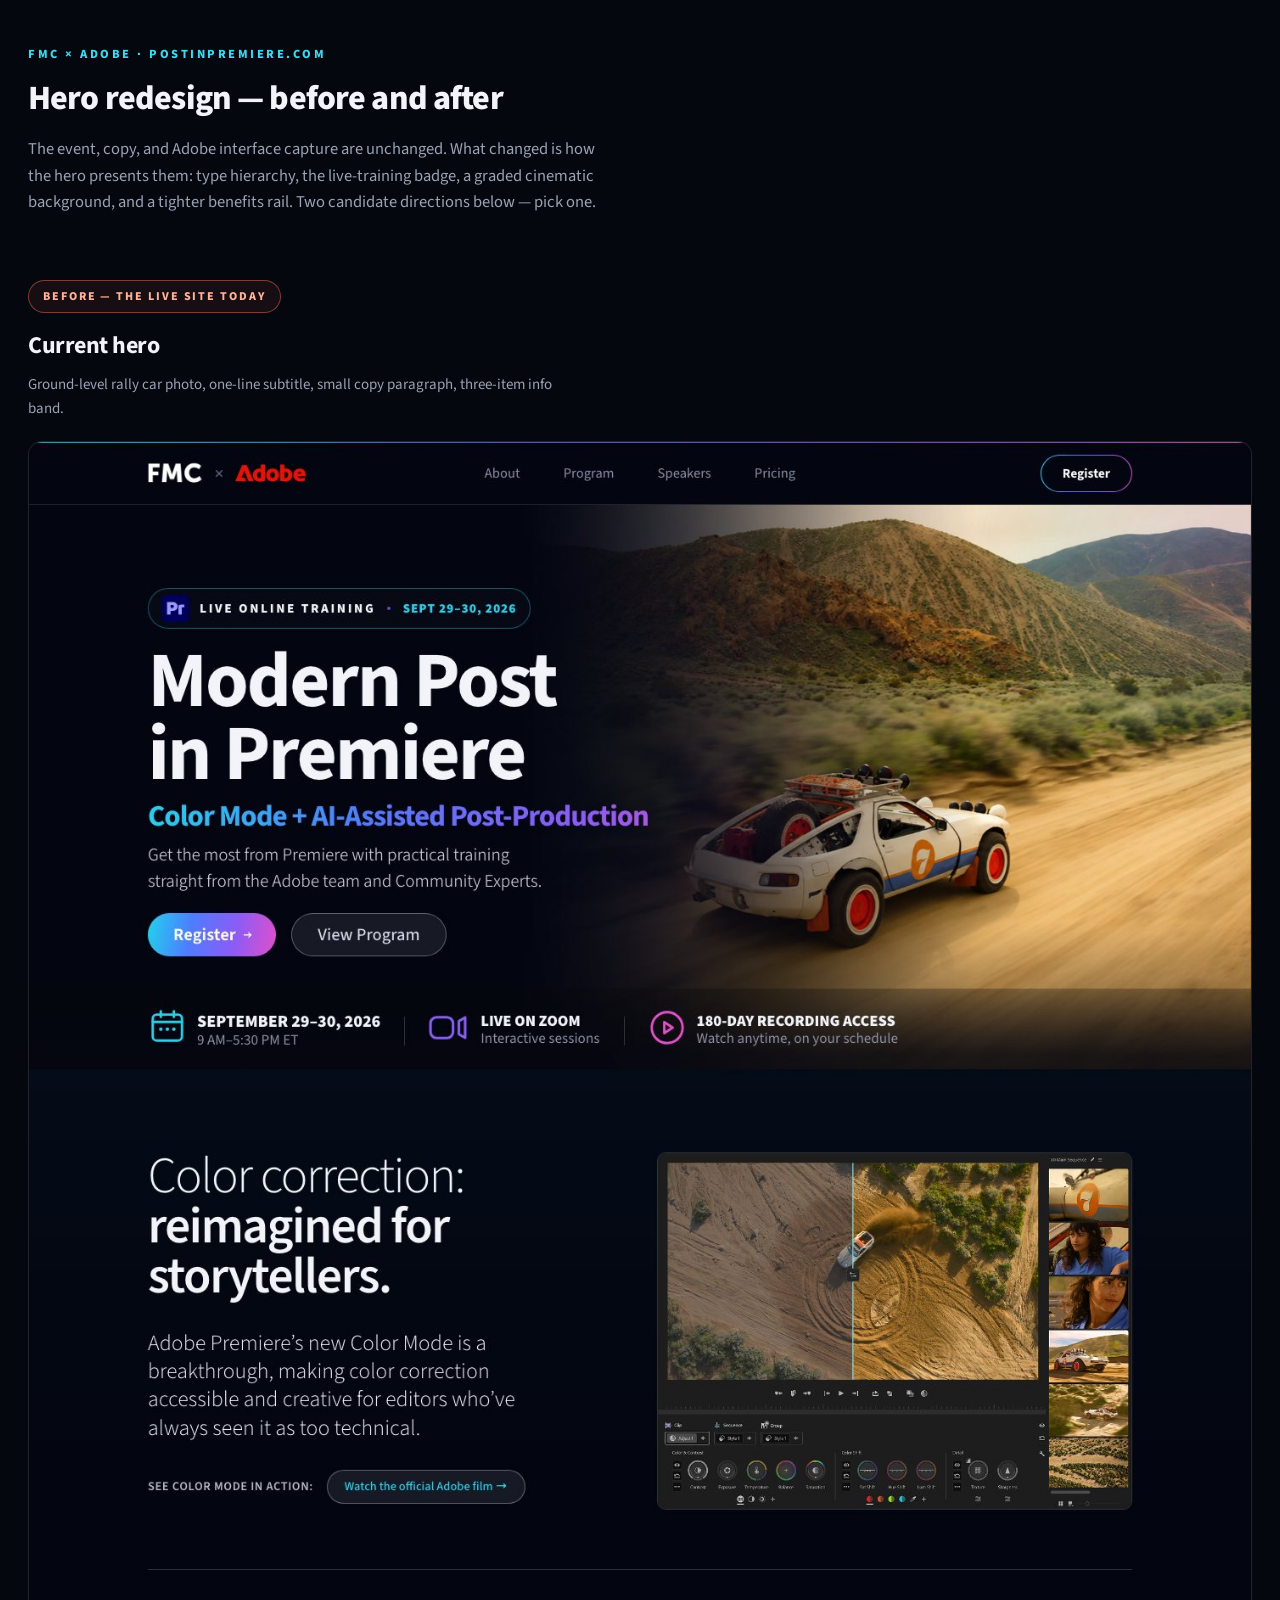
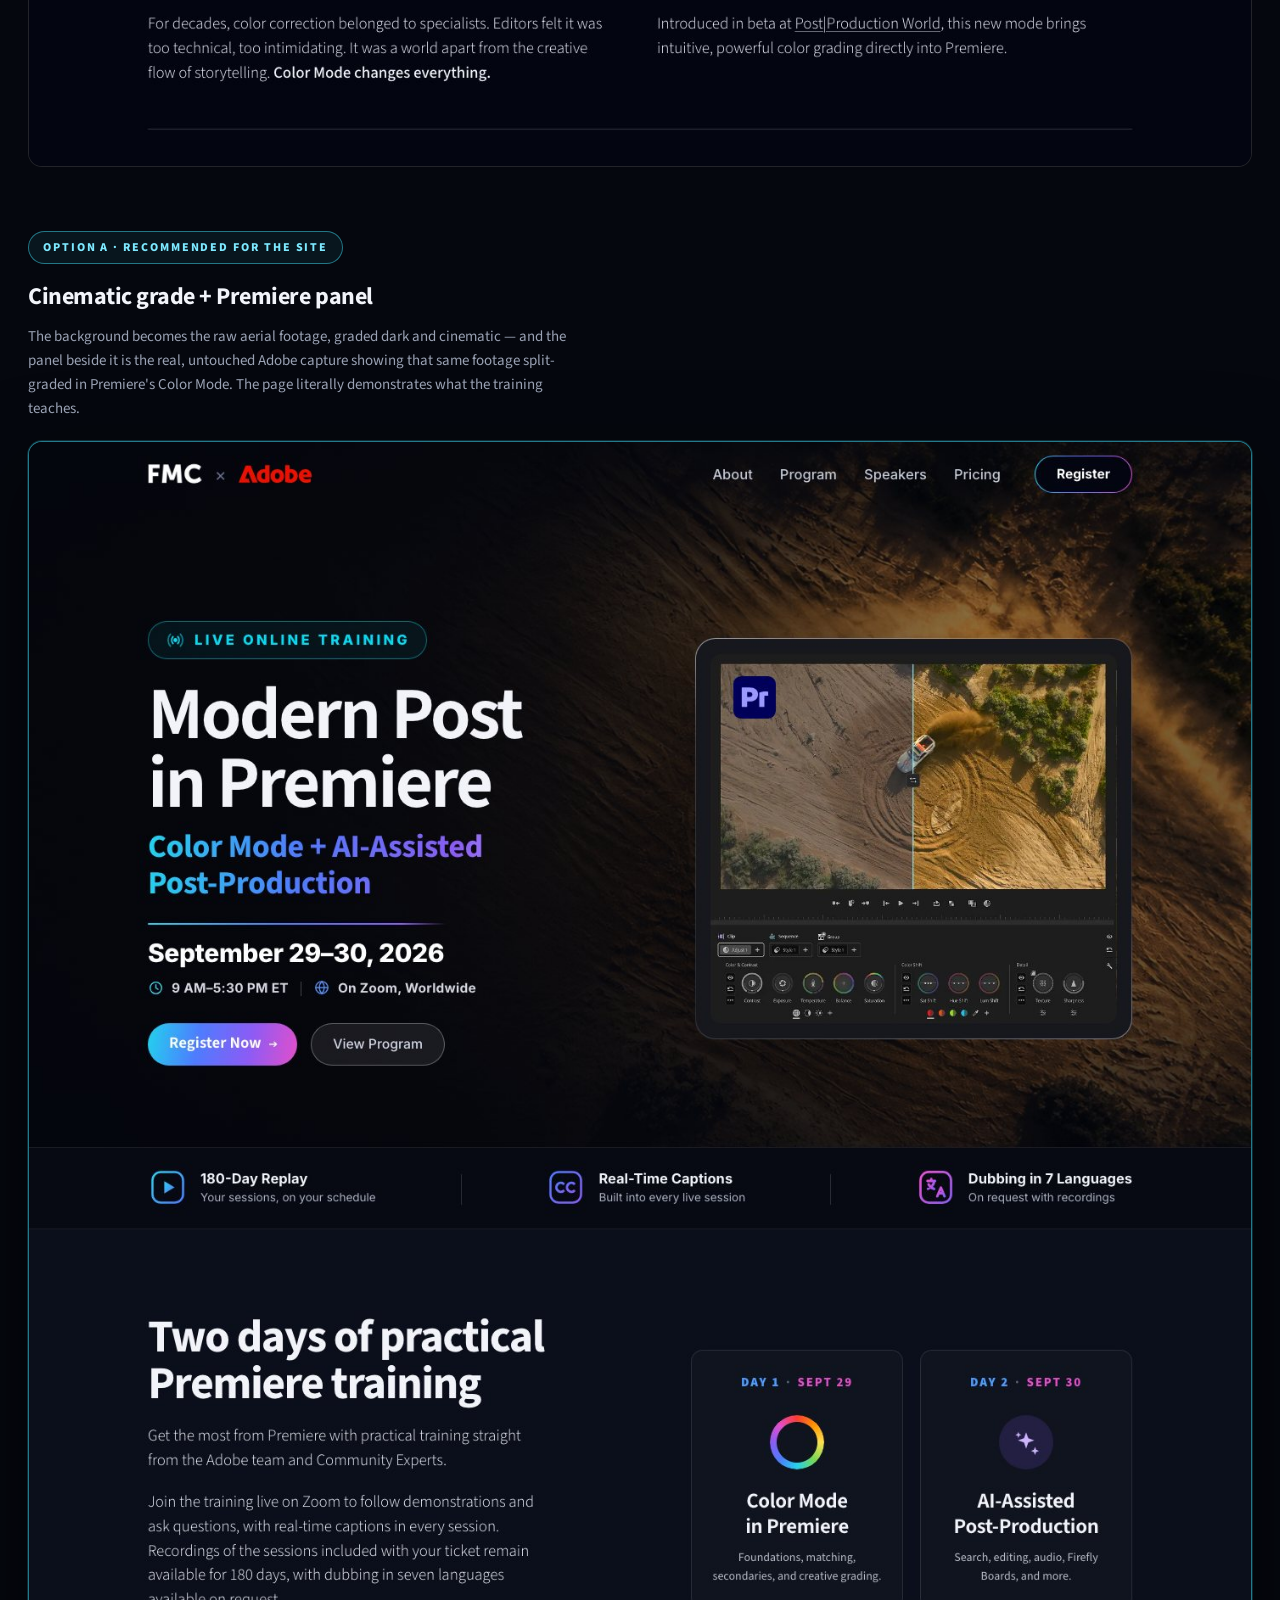
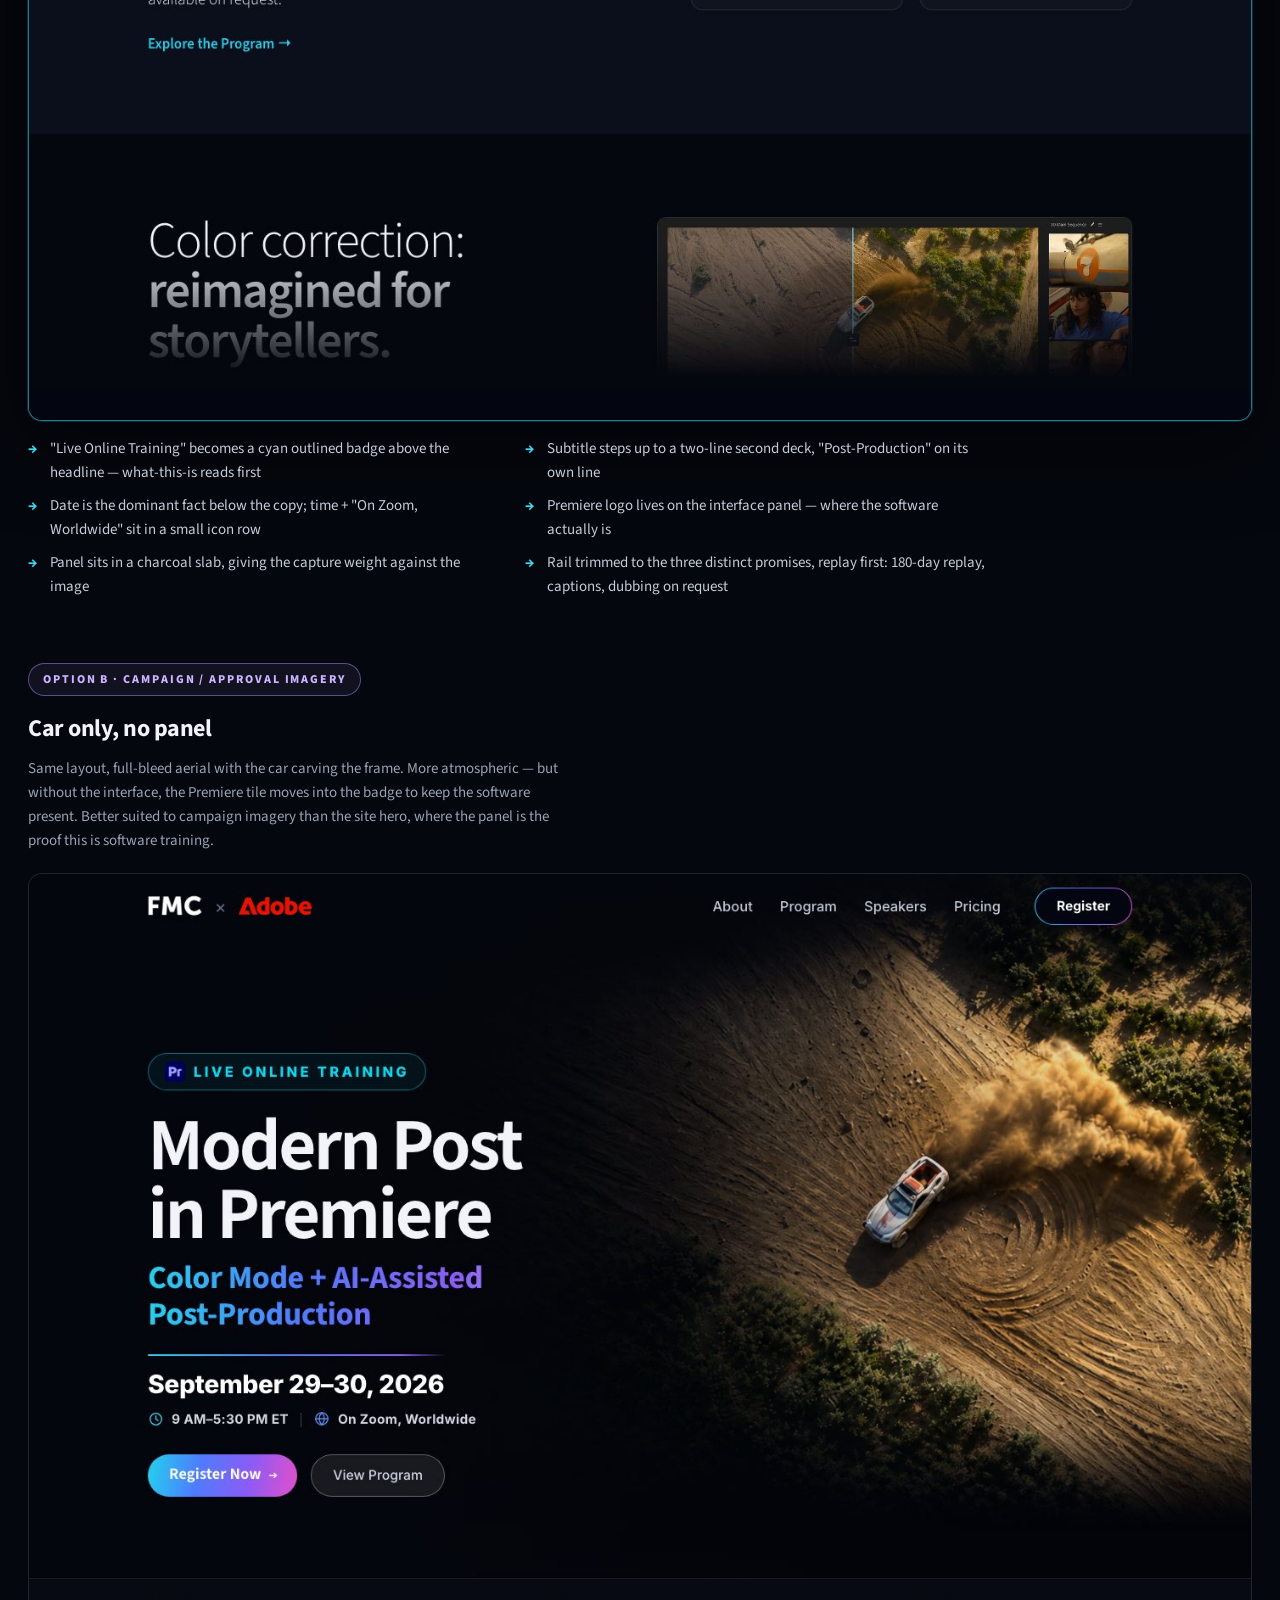
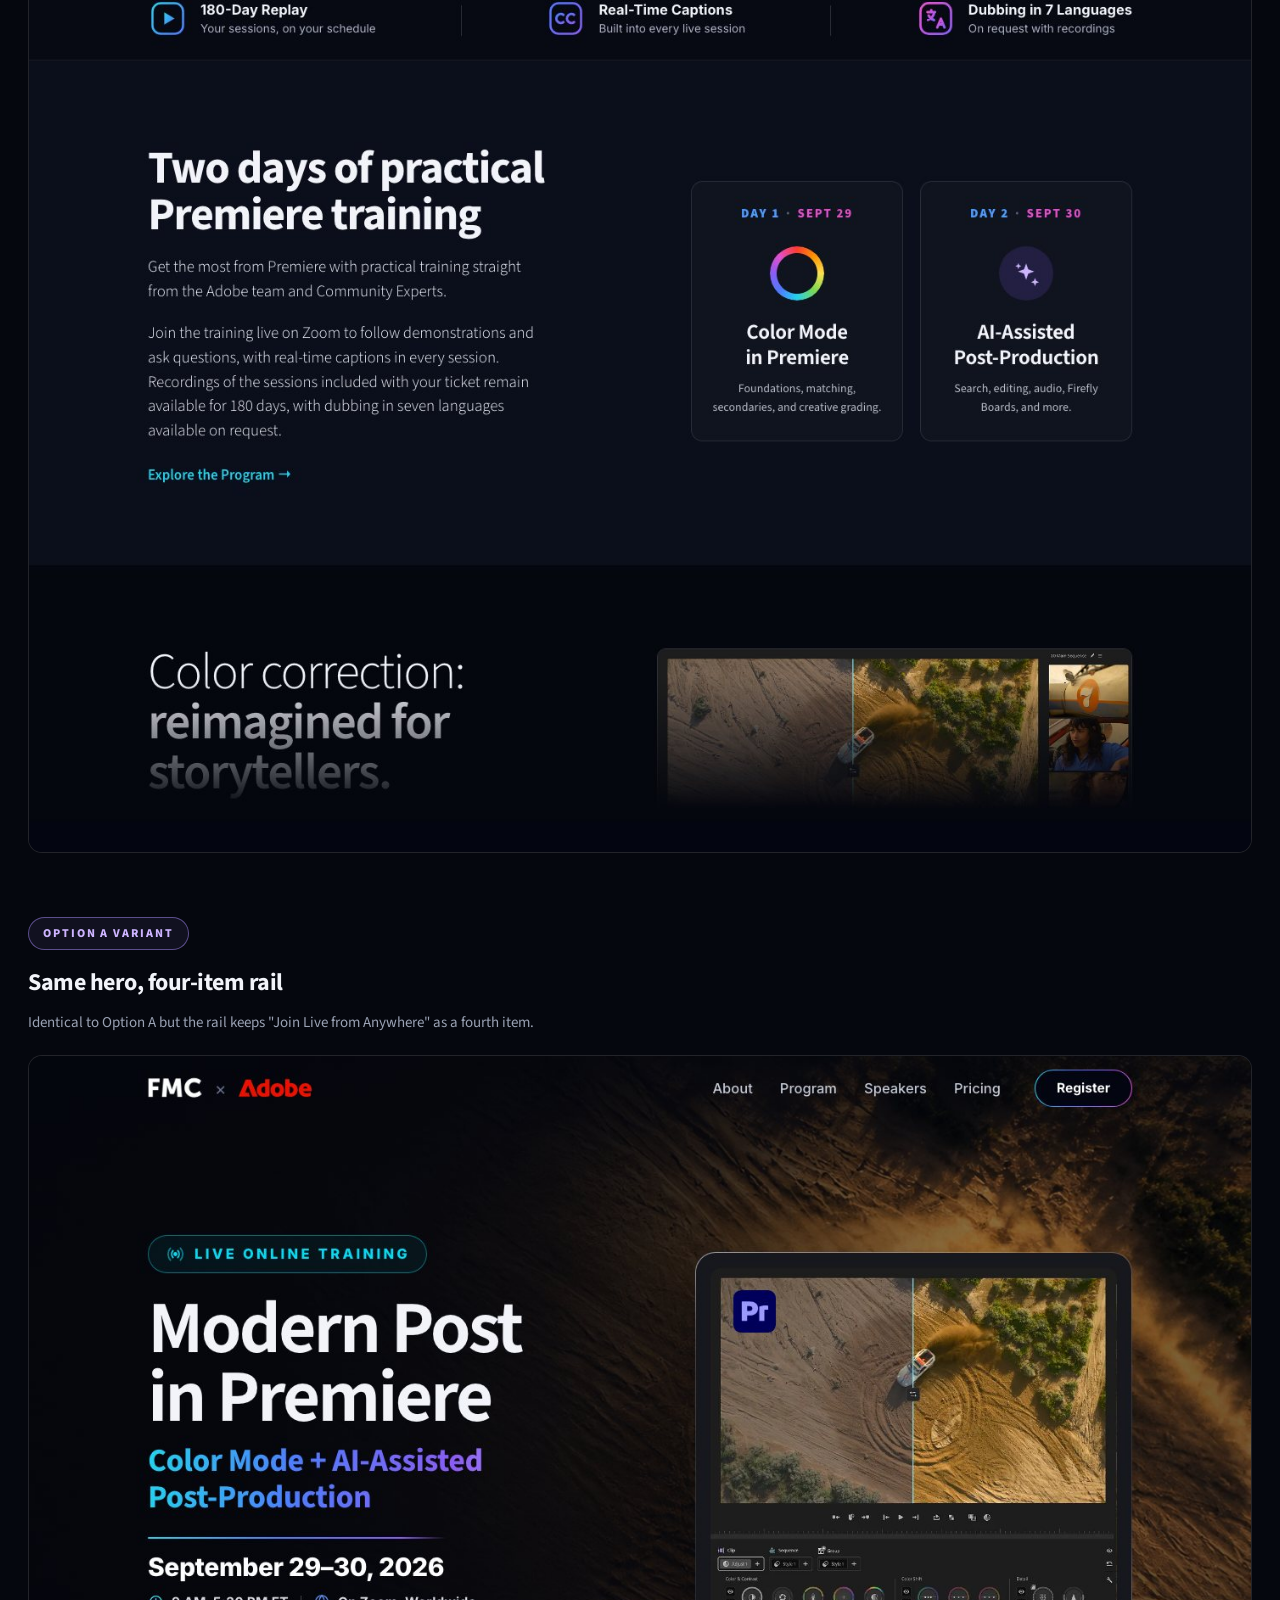
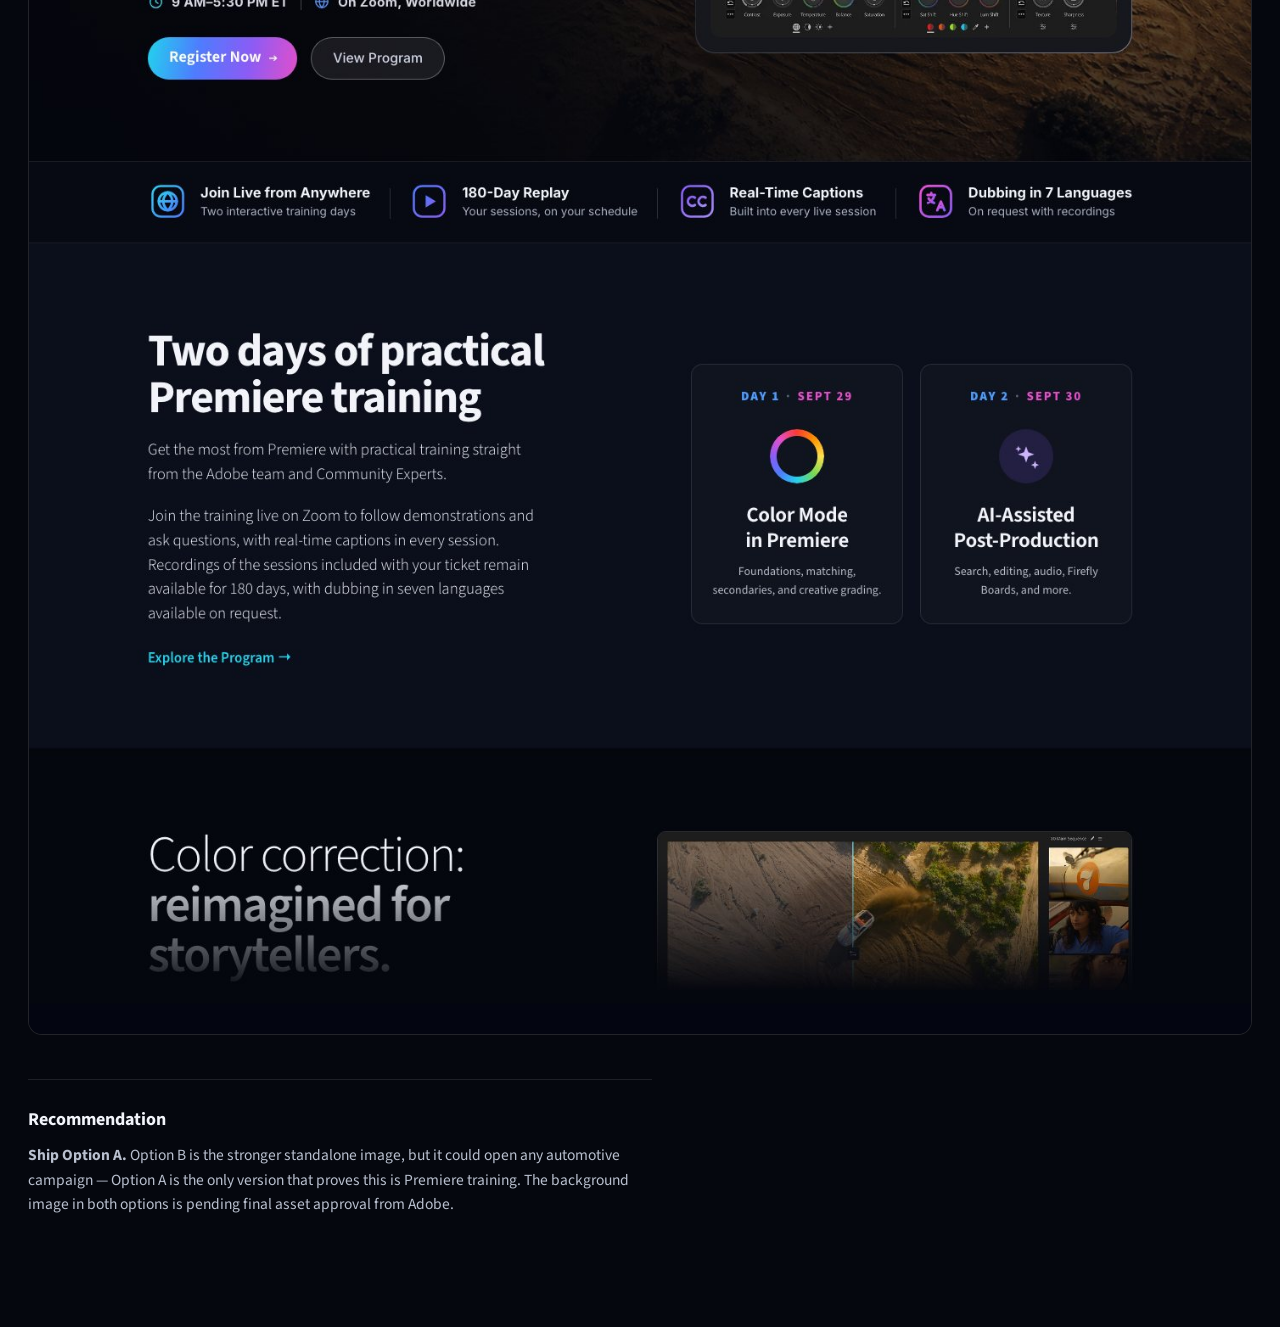
==== index.html @ b26d7752 "Hero redesign review page" ====
<!DOCTYPE html><html lang="en"><head><meta charset="utf-8">
<title>Modern Post in Premiere — Hero Redesign</title>
<link rel="stylesheet" href="https://fonts.googleapis.com/css2?family=Source+Sans+3:wght@400;600;700;800;900&display=swap">
<style>
*{margin:0;padding:0;box-sizing:border-box}
body{background:#05070E;color:#F2F4FA;font:16px/1.6 "Source Sans 3",sans-serif;-webkit-font-smoothing:antialiased}
.wrap{max-width:1380px;margin:0 auto;padding:44px 28px 110px}
.eyebrow{font-size:12.5px;font-weight:800;letter-spacing:.2em;text-transform:uppercase;color:#3ED8F0}
h1{font-size:34px;font-weight:800;letter-spacing:-.025em;margin-top:8px;text-wrap:balance}
.lede{color:#9aa2b4;font-size:16.5px;margin-top:10px;max-width:72ch}
.sec{margin-top:64px}
.tag{display:inline-block;font-size:12px;font-weight:800;letter-spacing:.16em;text-transform:uppercase;
  padding:6px 14px;border-radius:999px;margin-bottom:14px}
.tag.before{color:#ffb199;border:1px solid rgba(255,120,90,.45);background:rgba(255,120,90,.07)}
.tag.rec{color:#7DE9FF;border:1px solid rgba(62,216,240,.5);background:rgba(62,216,240,.07)}
.tag.alt{color:#CDB4FF;border:1px solid rgba(167,139,250,.5);background:rgba(167,139,250,.08)}
h2{font-size:24px;font-weight:700;letter-spacing:-.02em}
.why{color:#9aa2b4;font-size:15px;margin-top:8px;max-width:78ch}
.frame{margin-top:20px;border:1px solid rgba(255,255,255,.12);border-radius:14px;overflow:hidden;background:#04060d}
.sec.star .frame{border-color:rgba(62,216,240,.55);box-shadow:0 0 0 1px rgba(62,216,240,.18),0 24px 80px rgba(0,0,0,.5)}
.frame img{display:block;width:100%;height:auto}
ul.changes{margin:16px 0 0 0;padding:0;list-style:none;display:grid;grid-template-columns:1fr 1fr;gap:9px 34px;max-width:960px}
ul.changes li{font-size:15px;color:#c6ccd9;padding-left:22px;position:relative}
ul.changes li::before{content:"→";position:absolute;left:0;color:#3ED8F0;font-weight:700}
@media(max-width:800px){ul.changes{grid-template-columns:1fr}}
.duo{display:grid;grid-template-columns:1fr 1fr;gap:20px;margin-top:20px}
@media(max-width:900px){.duo{grid-template-columns:1fr}}
.duo .lab{font-size:13.5px;font-weight:700;color:#9aa2b4;margin-bottom:8px}
.duo .frame{margin-top:0}
.verdict{margin-top:44px;border-top:1px solid rgba(255,255,255,.1);padding-top:26px;max-width:78ch}
.verdict h3{font-size:18px;font-weight:700}
.verdict p{color:#b9c0cf;font-size:15.5px;margin-top:8px}
</style></head><body>
<div class="wrap">

<p class="eyebrow">FMC &times; Adobe &middot; postinpremiere.com</p>
<h1>Hero redesign — before and after</h1>
<p class="lede">The event, copy, and Adobe interface capture are unchanged. What changed is how the hero presents them:
type hierarchy, the live-training badge, a graded cinematic background, and a tighter benefits rail. Two candidate
directions below — pick one.</p>

<div class="sec">
  <span class="tag before">Before — the live site today</span>
  <h2>Current hero</h2>
  <p class="why">Ground-level rally car photo, one-line subtitle, small copy paragraph, three-item info band.</p>
  <div class="frame"><img src="[data-uri]" alt="Current live hero"></div>
</div>

<div class="sec star">
  <span class="tag rec">Option A &middot; recommended for the site</span>
  <h2>Cinematic grade + Premiere panel</h2>
  <p class="why">The background becomes the raw aerial footage, graded dark and cinematic — and the panel beside it is the
  real, untouched Adobe capture showing that same footage split-graded in Premiere's Color Mode. The page literally
  demonstrates what the training teaches.</p>
  <div class="frame"><img src="[data-uri]" alt="Option A — cinematic grade with Premiere panel"></div>
  <ul class="changes">
    <li>"Live Online Training" becomes a cyan outlined badge above the headline — what-this-is reads first</li>
    <li>Subtitle steps up to a two-line second deck, "Post-Production" on its own line</li>
    <li>Date is the dominant fact below the copy; time + "On Zoom, Worldwide" sit in a small icon row</li>
    <li>Premiere logo lives on the interface panel — where the software actually is</li>
    <li>Panel sits in a charcoal slab, giving the capture weight against the image</li>
    <li>Rail trimmed to the three distinct promises, replay first: 180-day replay, captions, dubbing on request</li>
  </ul>
</div>

<div class="sec">
  <span class="tag alt">Option B &middot; campaign / approval imagery</span>
  <h2>Car only, no panel</h2>
  <p class="why">Same layout, full-bleed aerial with the car carving the frame. More atmospheric — but without the
  interface, the Premiere tile moves into the badge to keep the software present. Better suited to campaign
  imagery than the site hero, where the panel is the proof this is software training.</p>
  <div class="frame"><img src="[data-uri]" alt="Option B — car only, no panel"></div>
</div>

<div class="sec">
  <span class="tag alt">Option A variant</span>
  <h2>Same hero, four-item rail</h2>
  <p class="why">Identical to Option A but the rail keeps "Join Live from Anywhere" as a fourth item.</p>
  <div class="frame"><img src="[data-uri]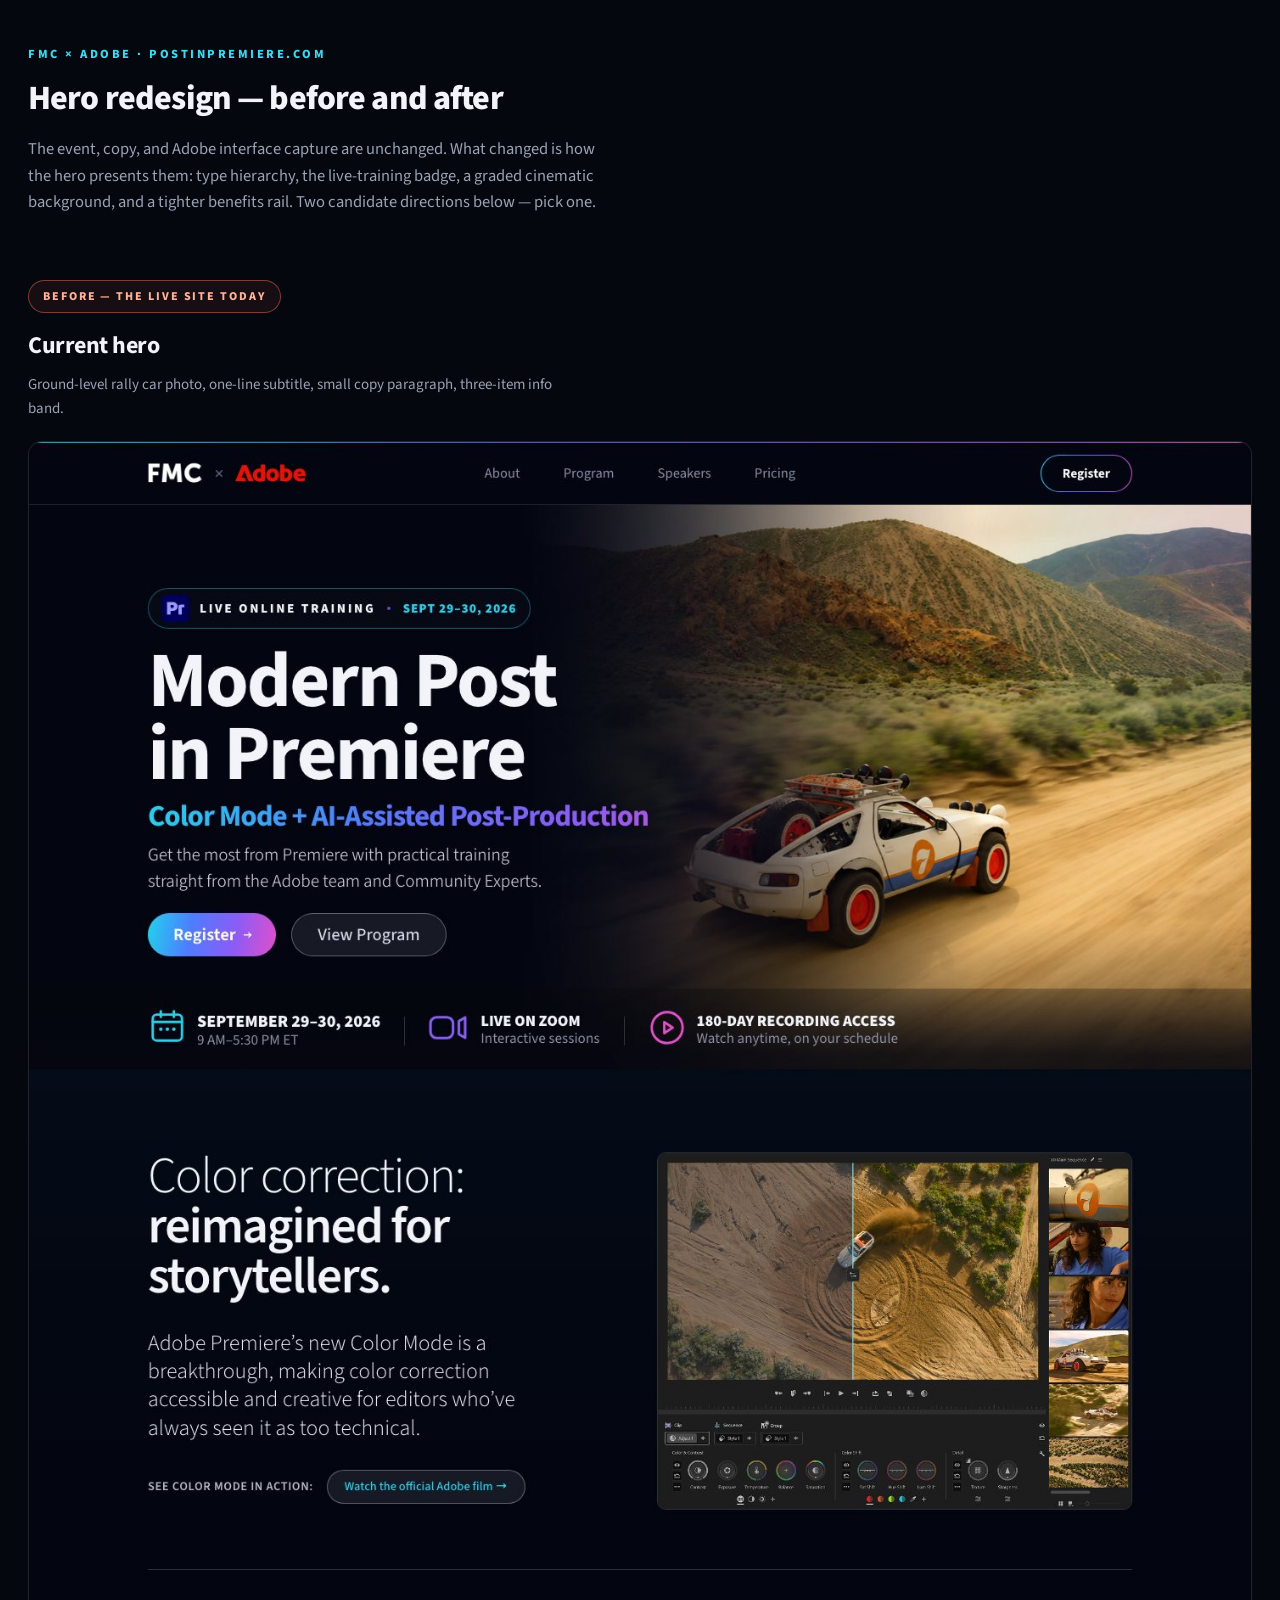
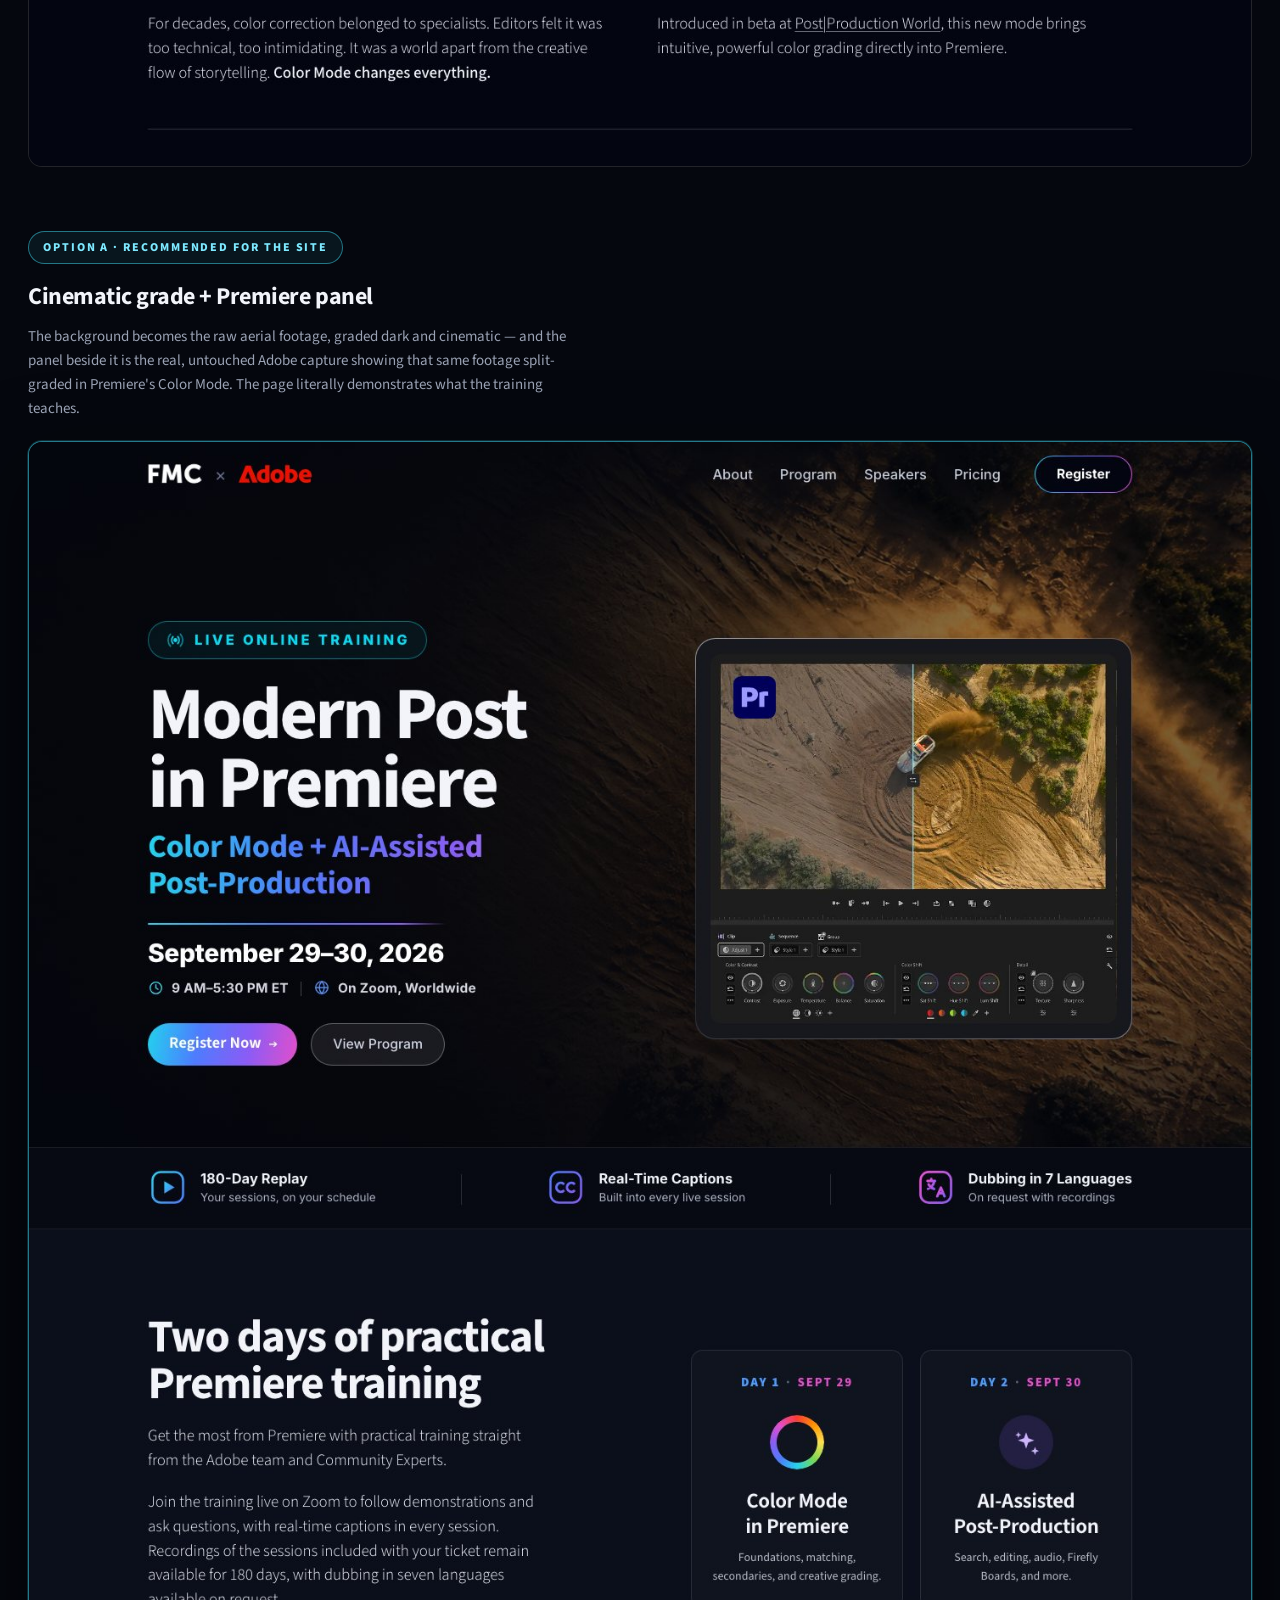
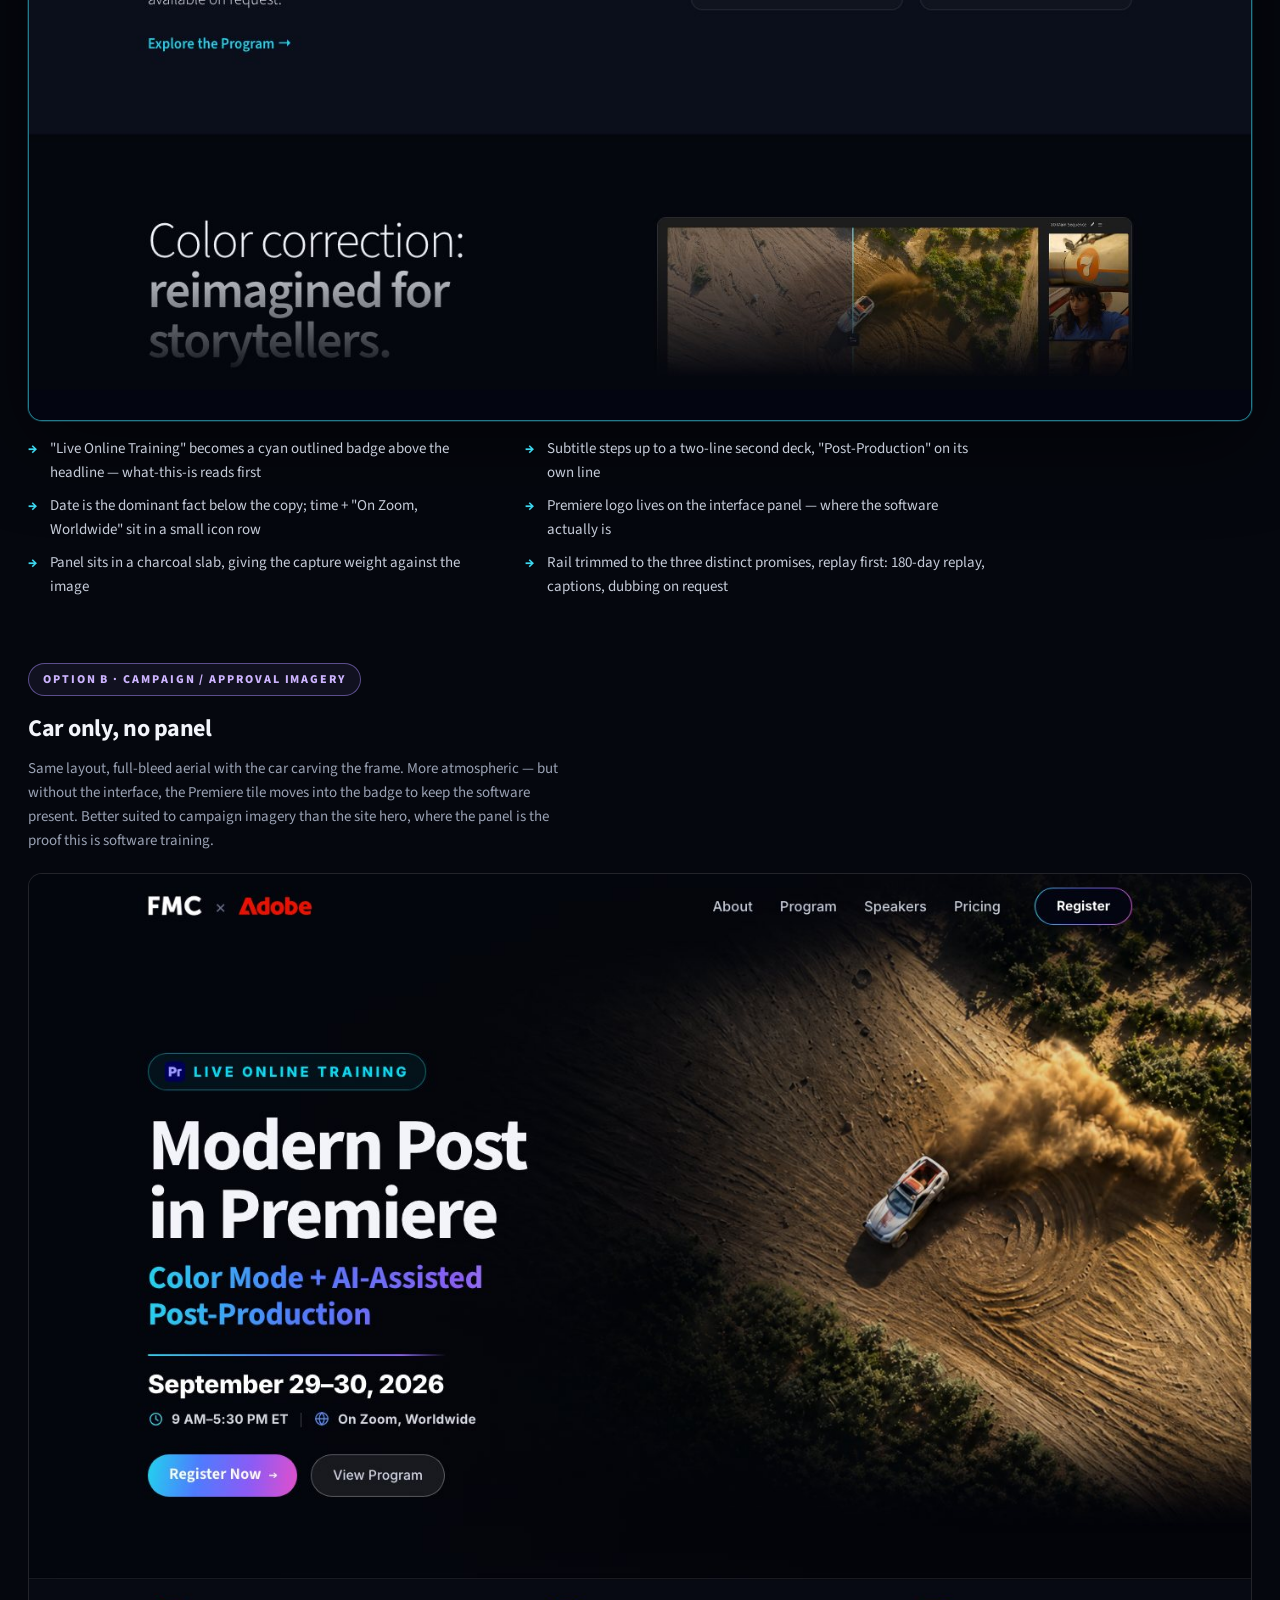
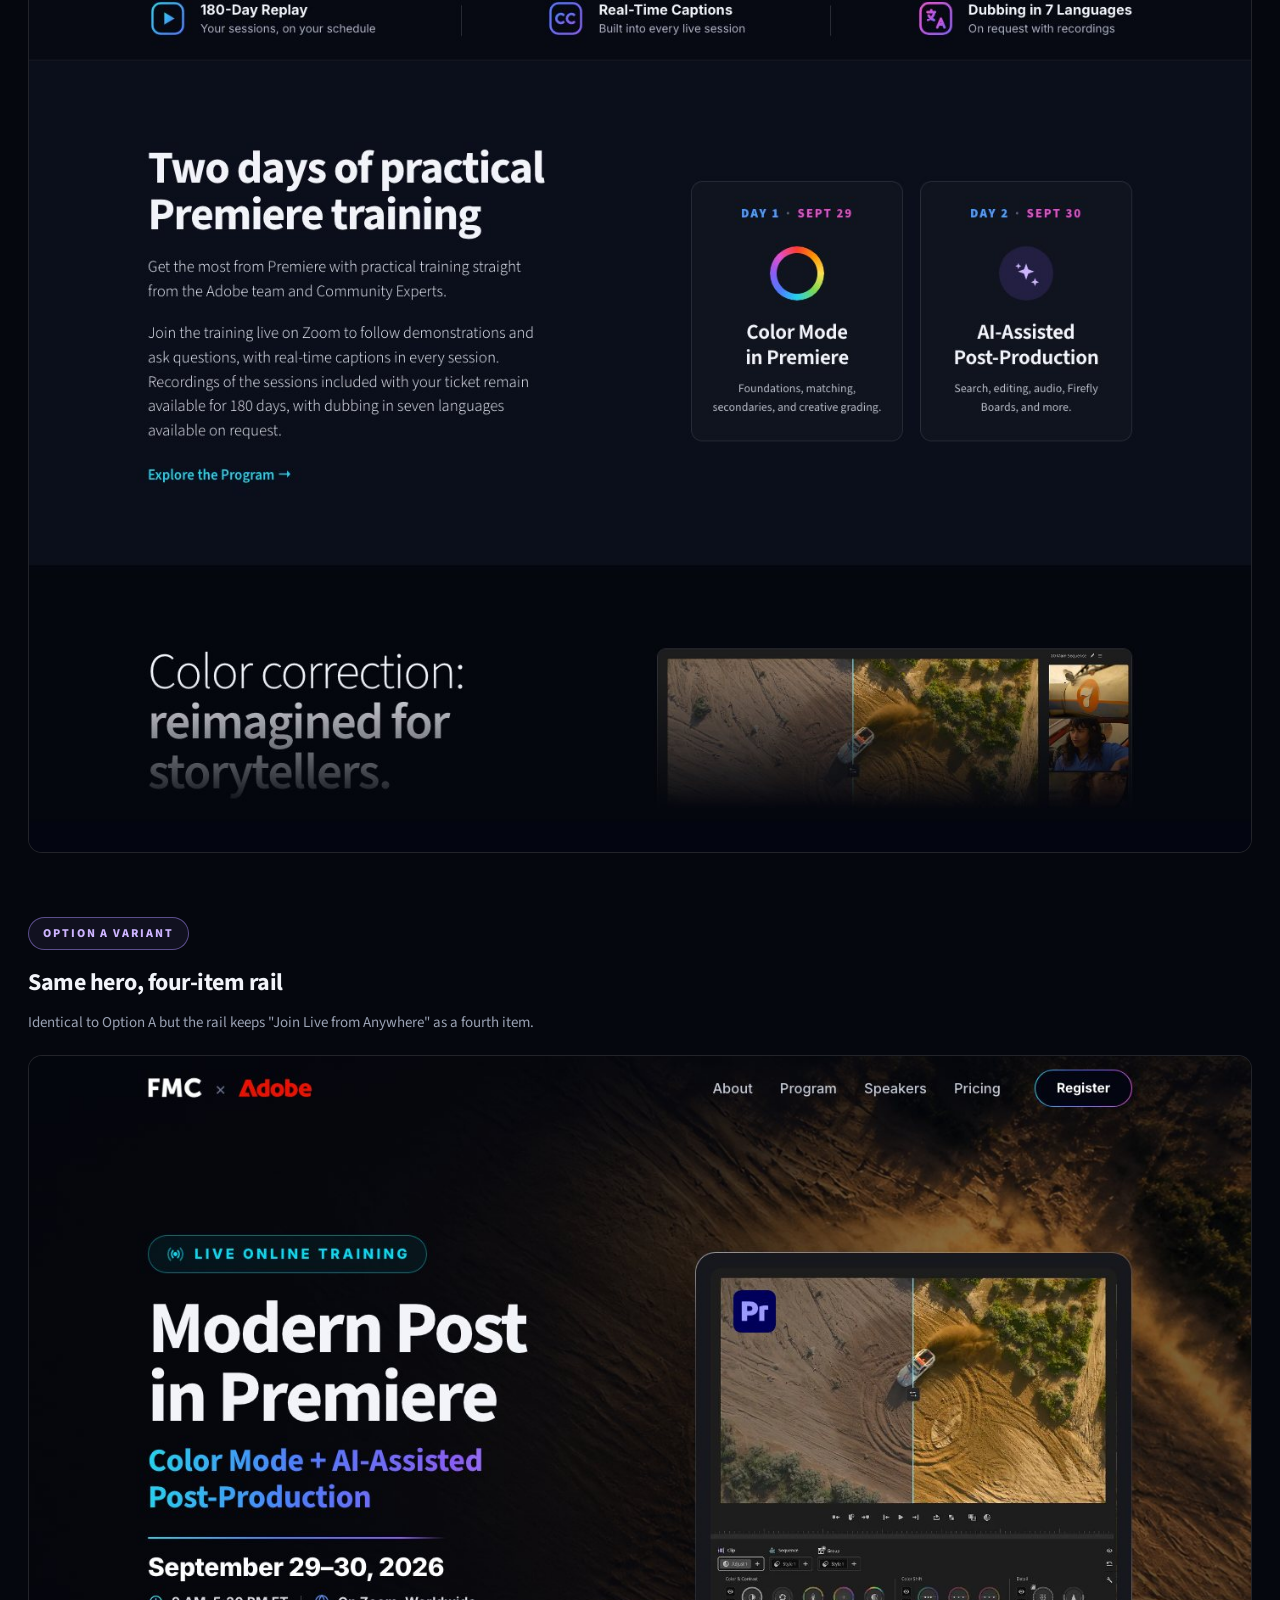
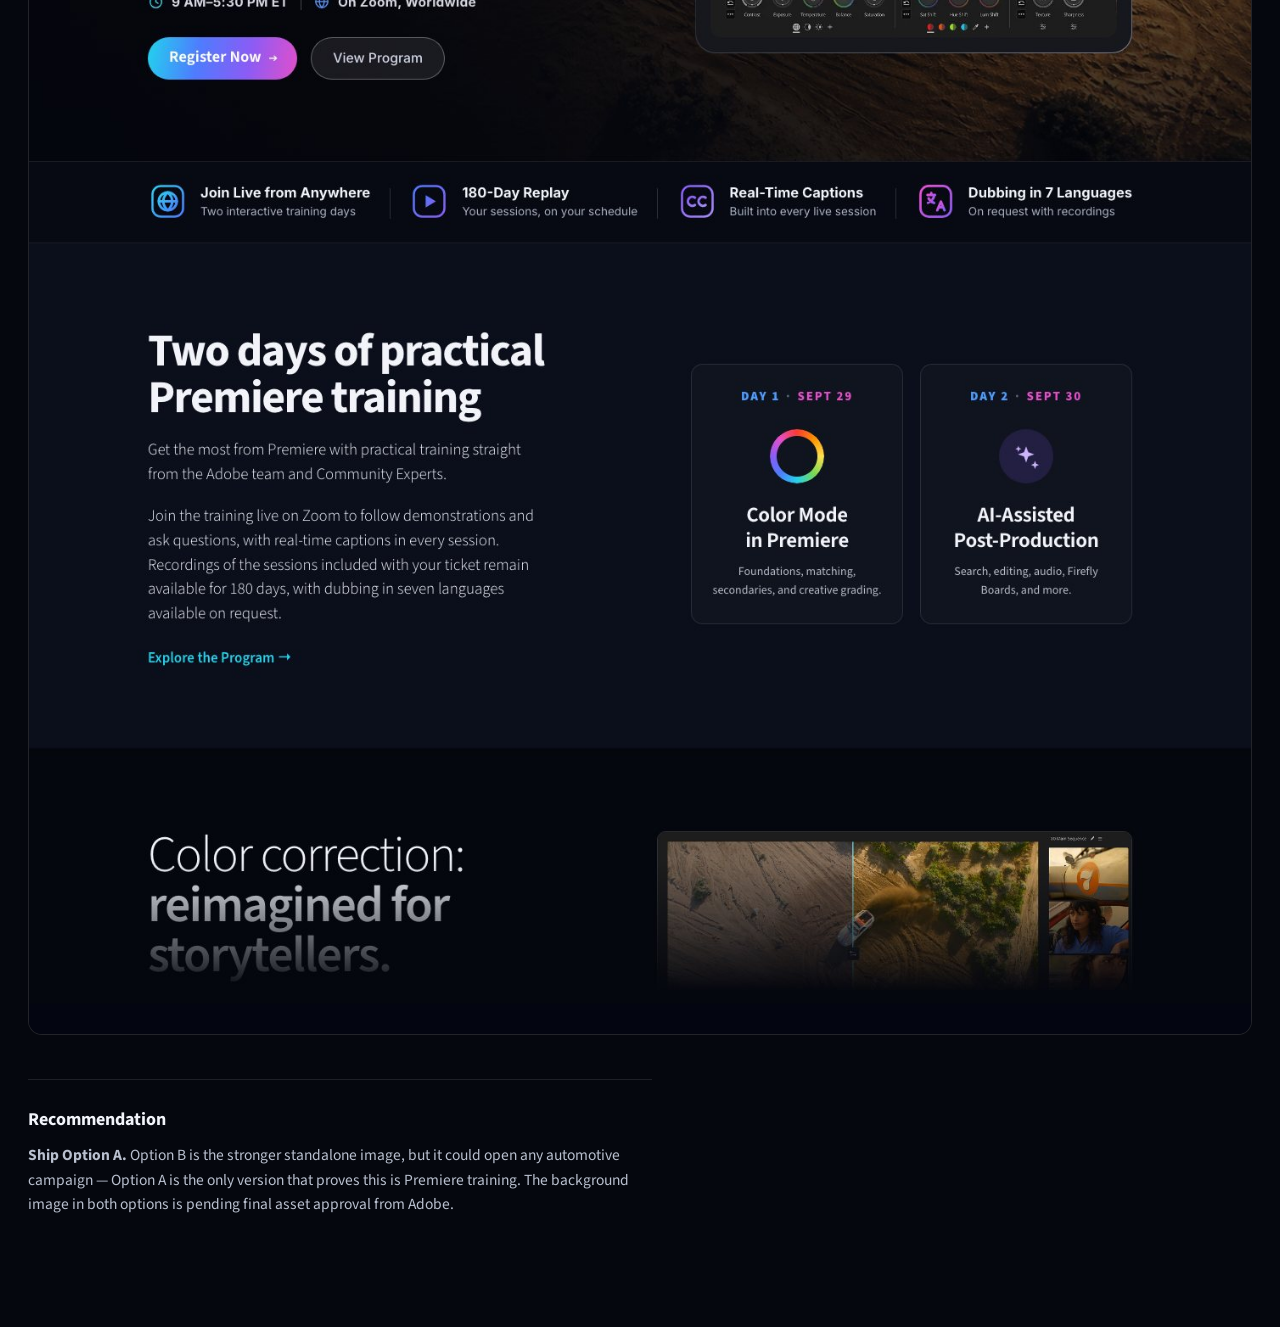
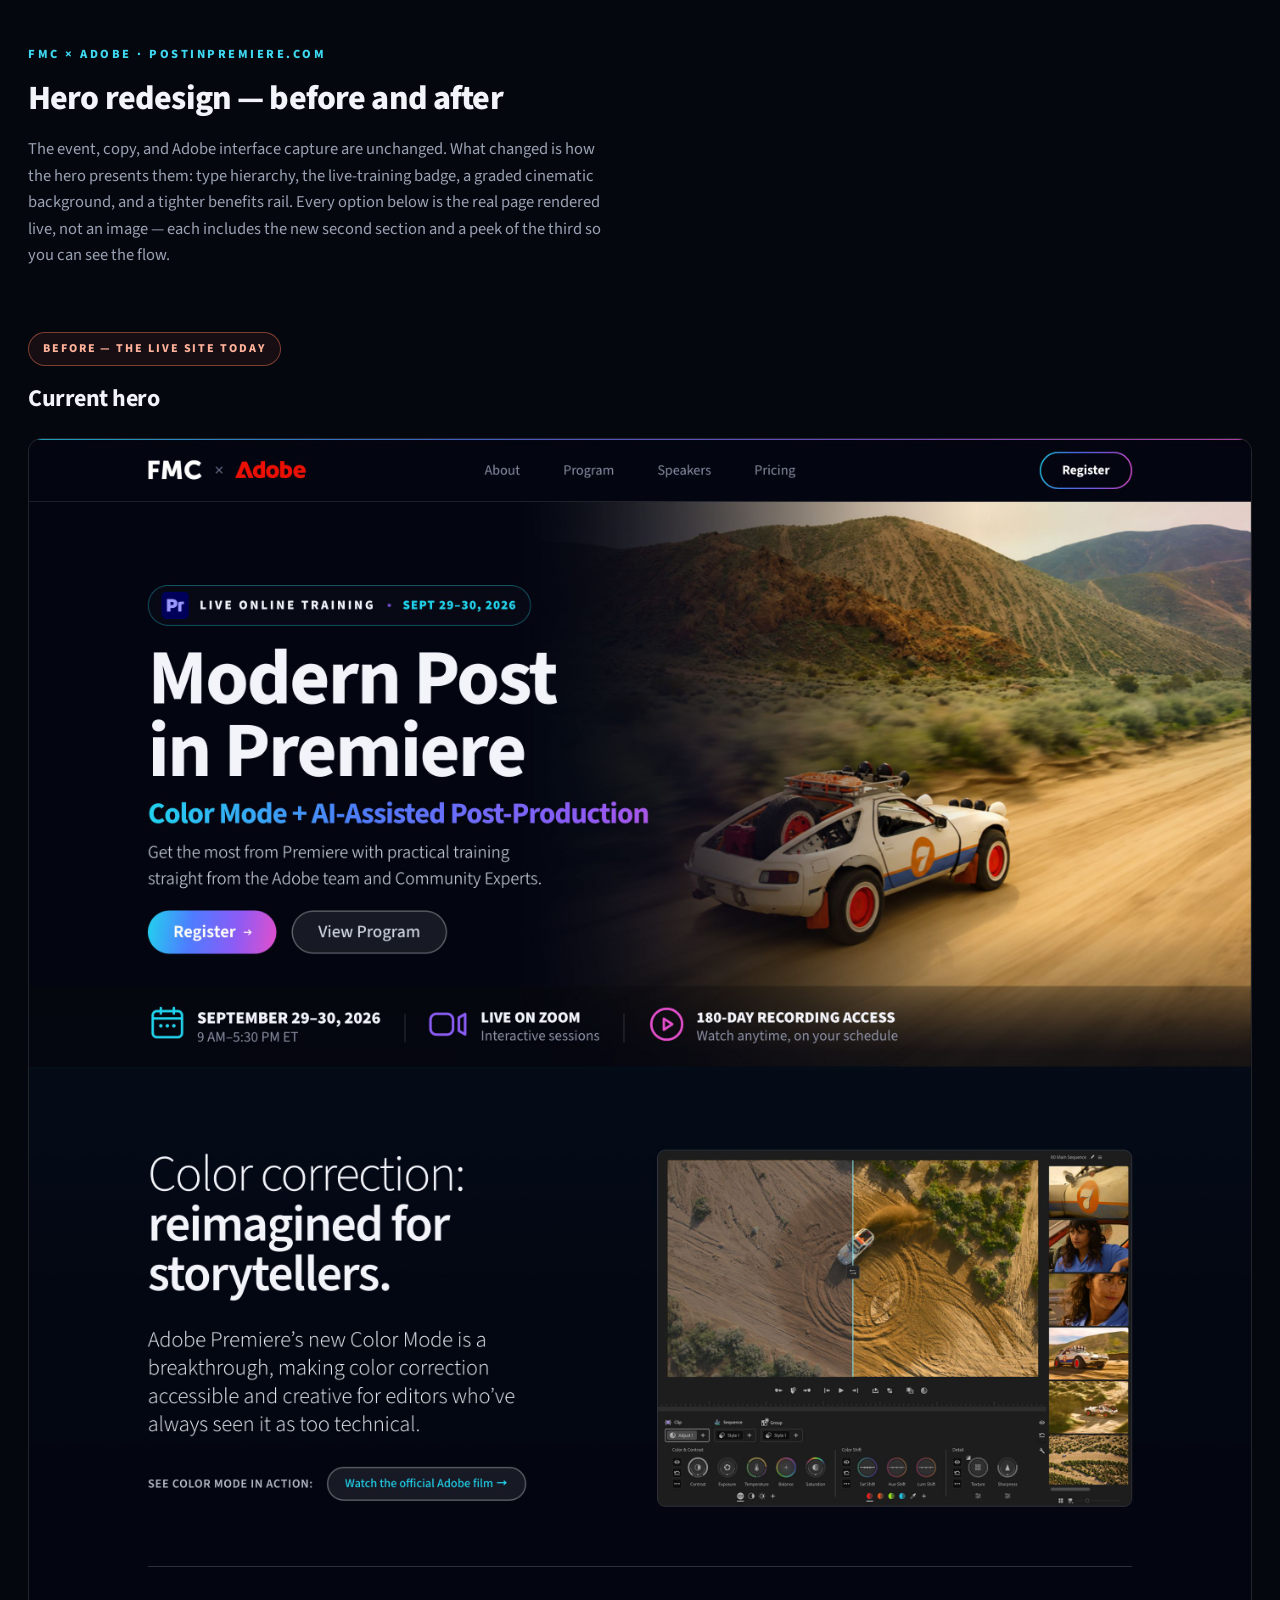
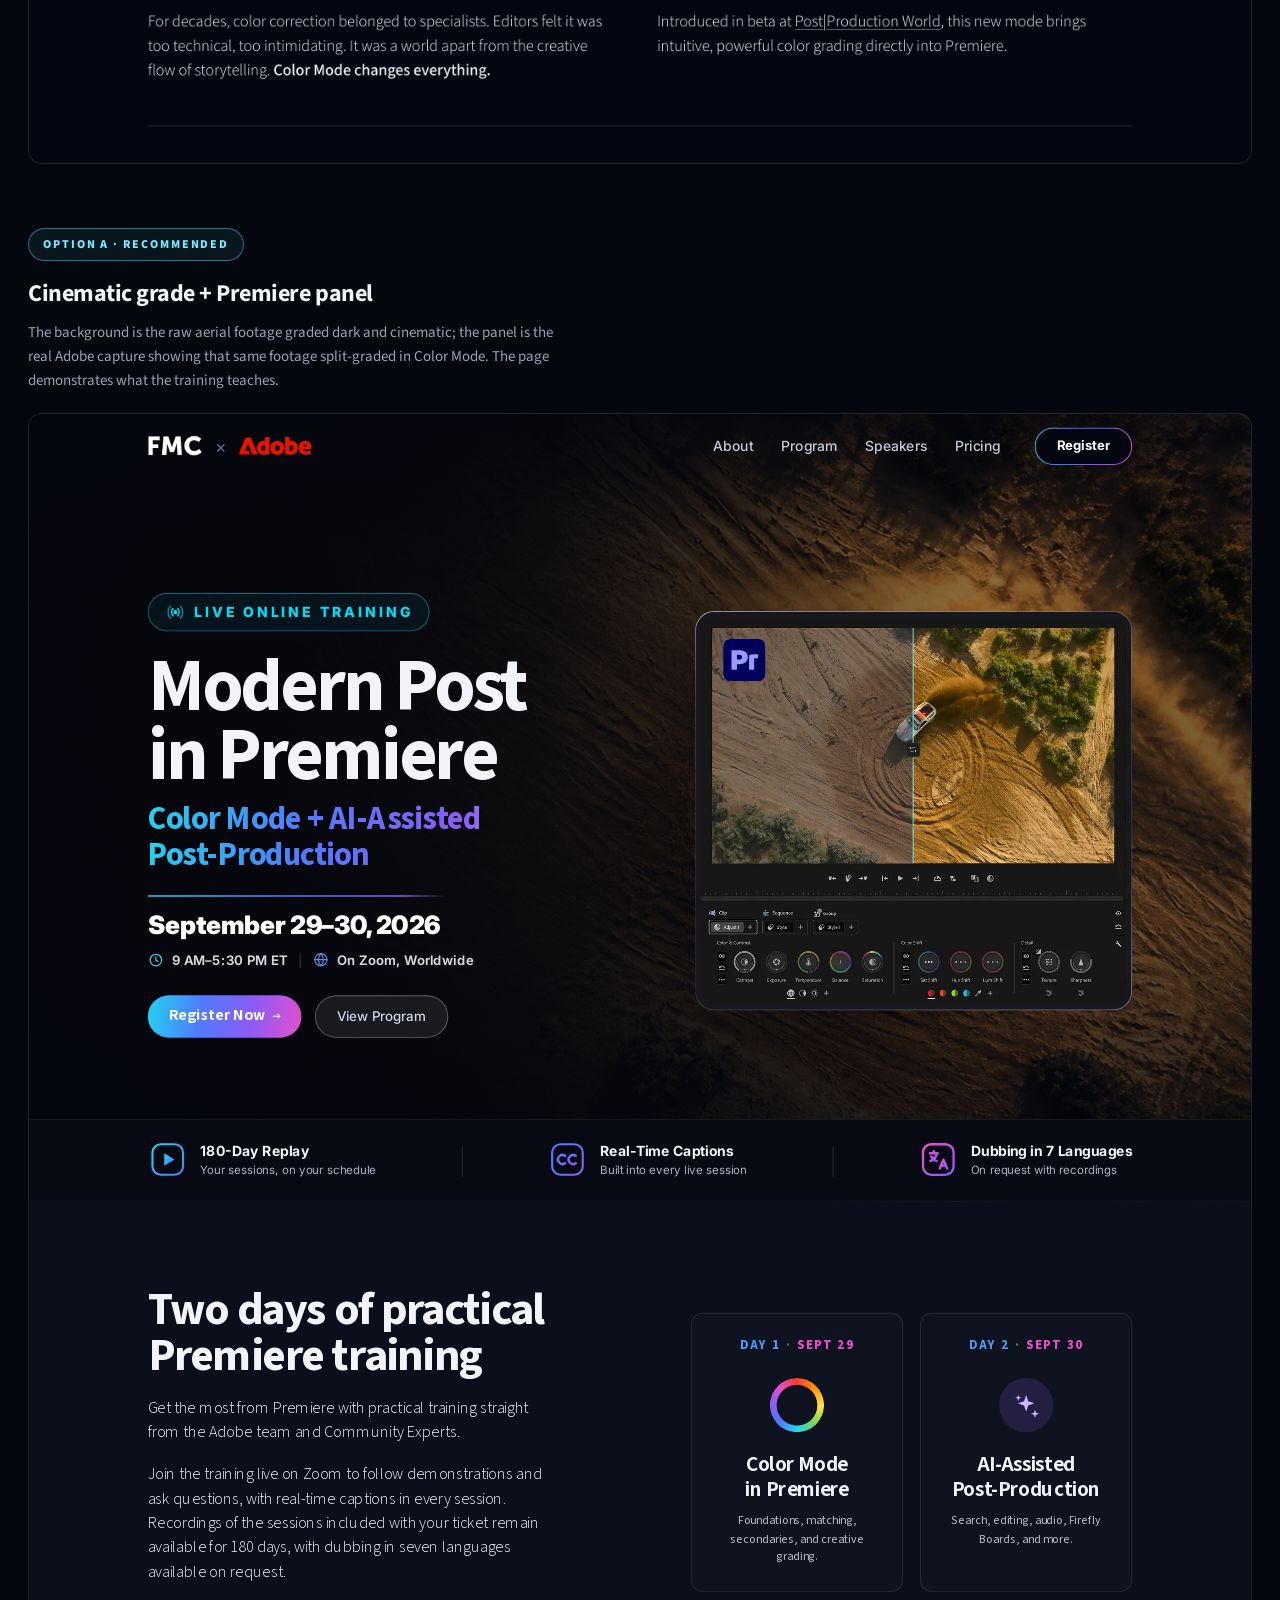
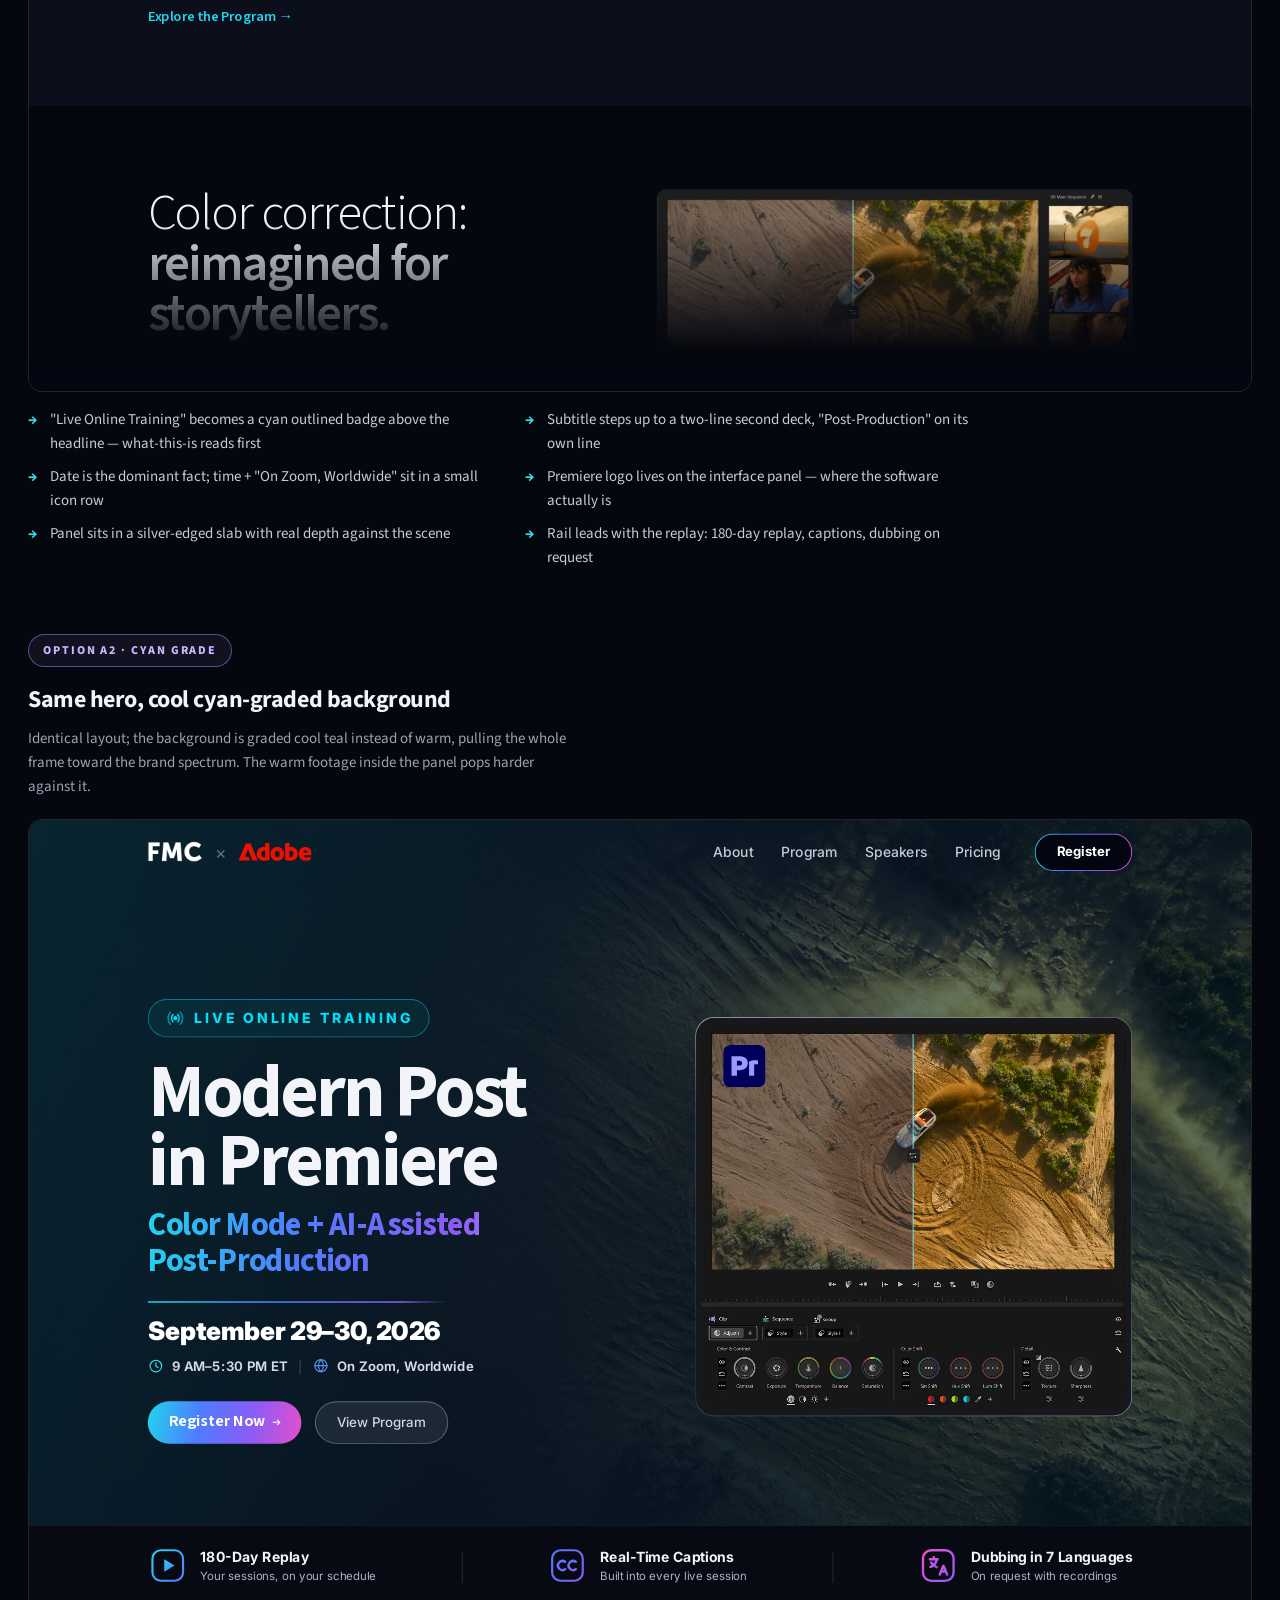
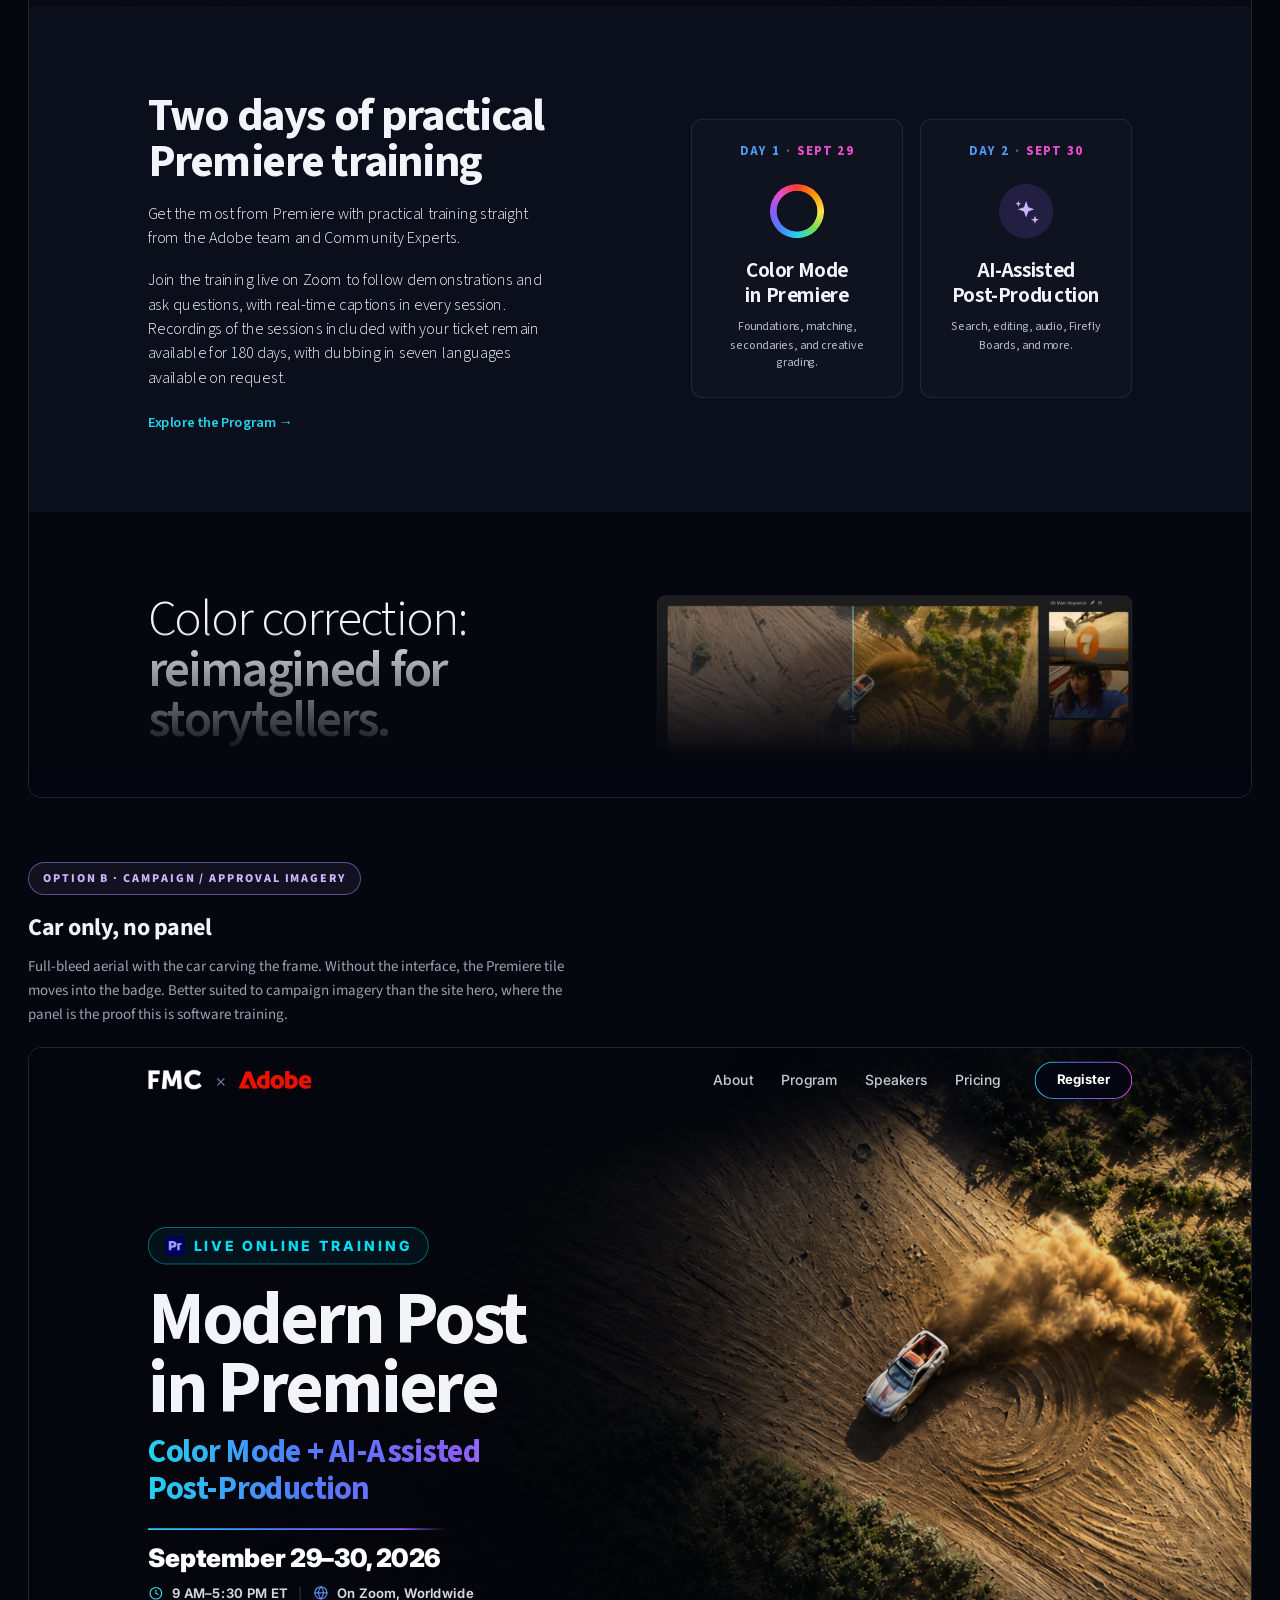
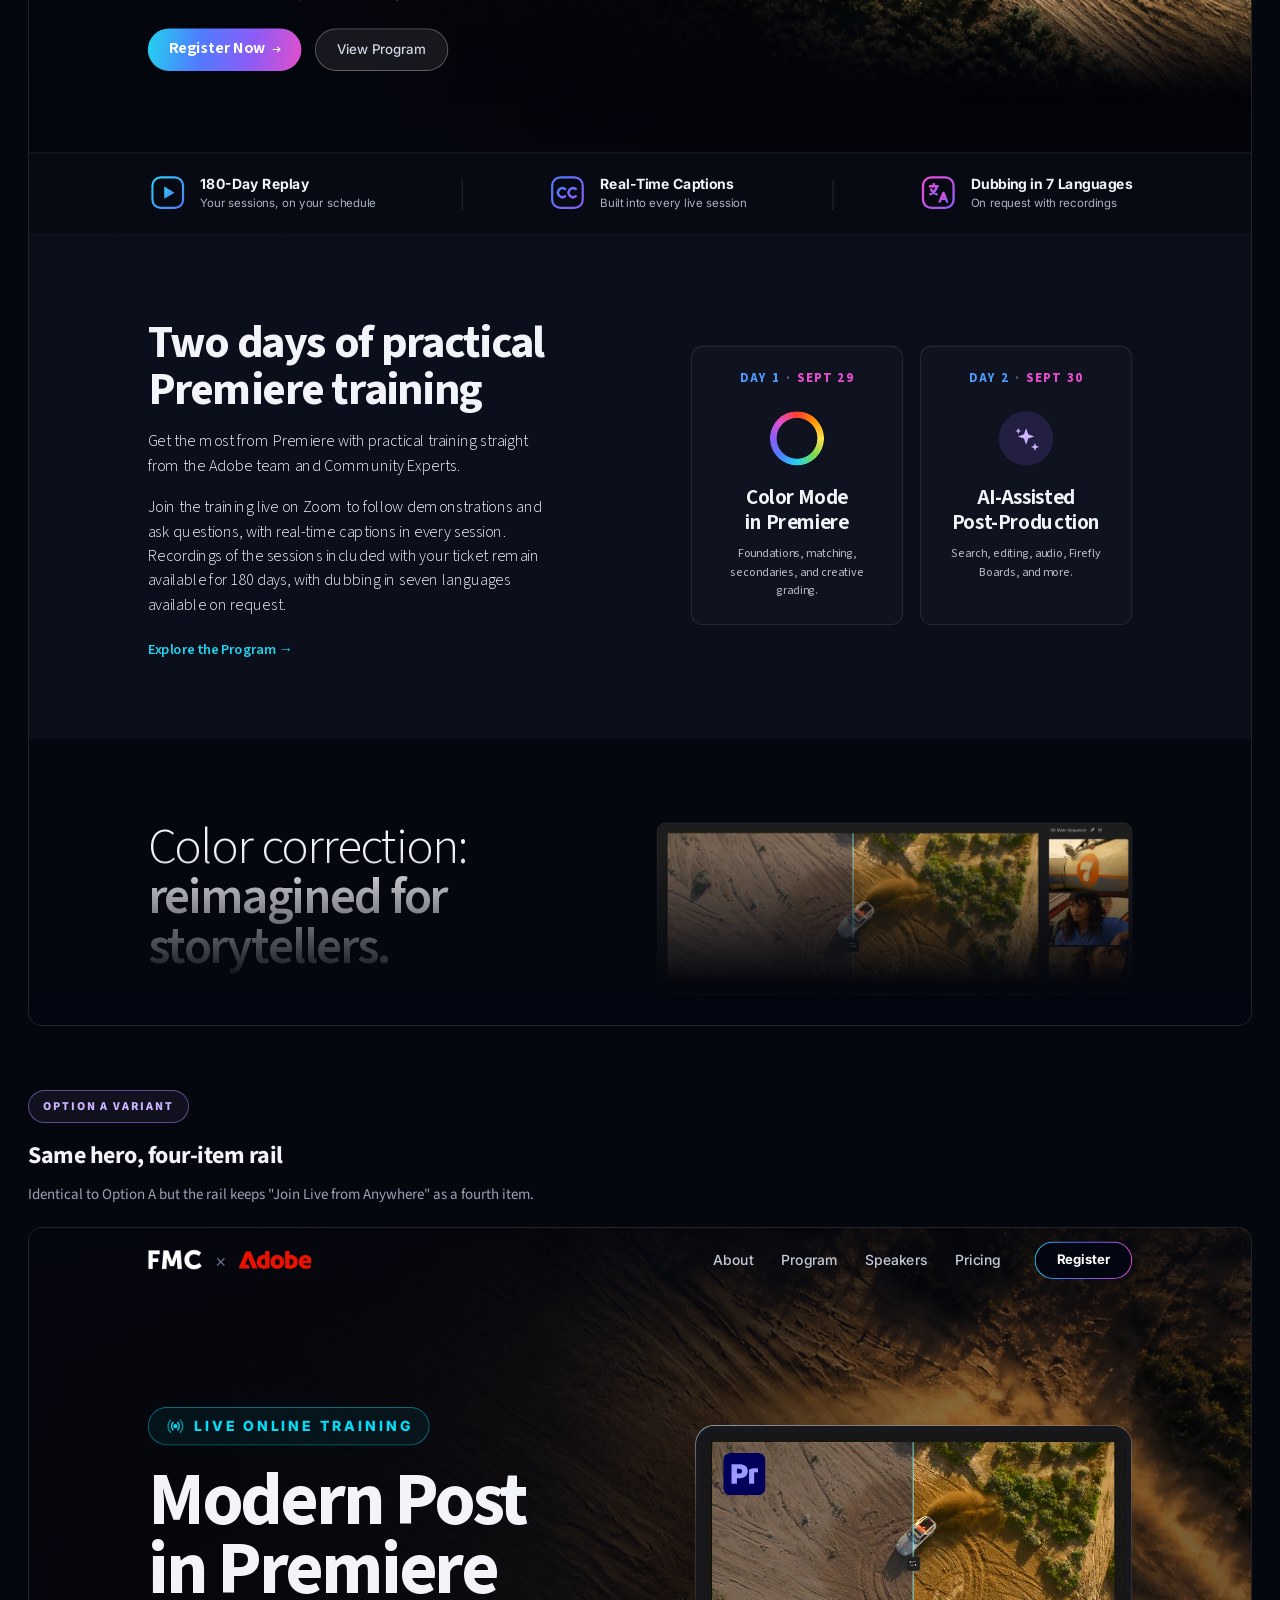
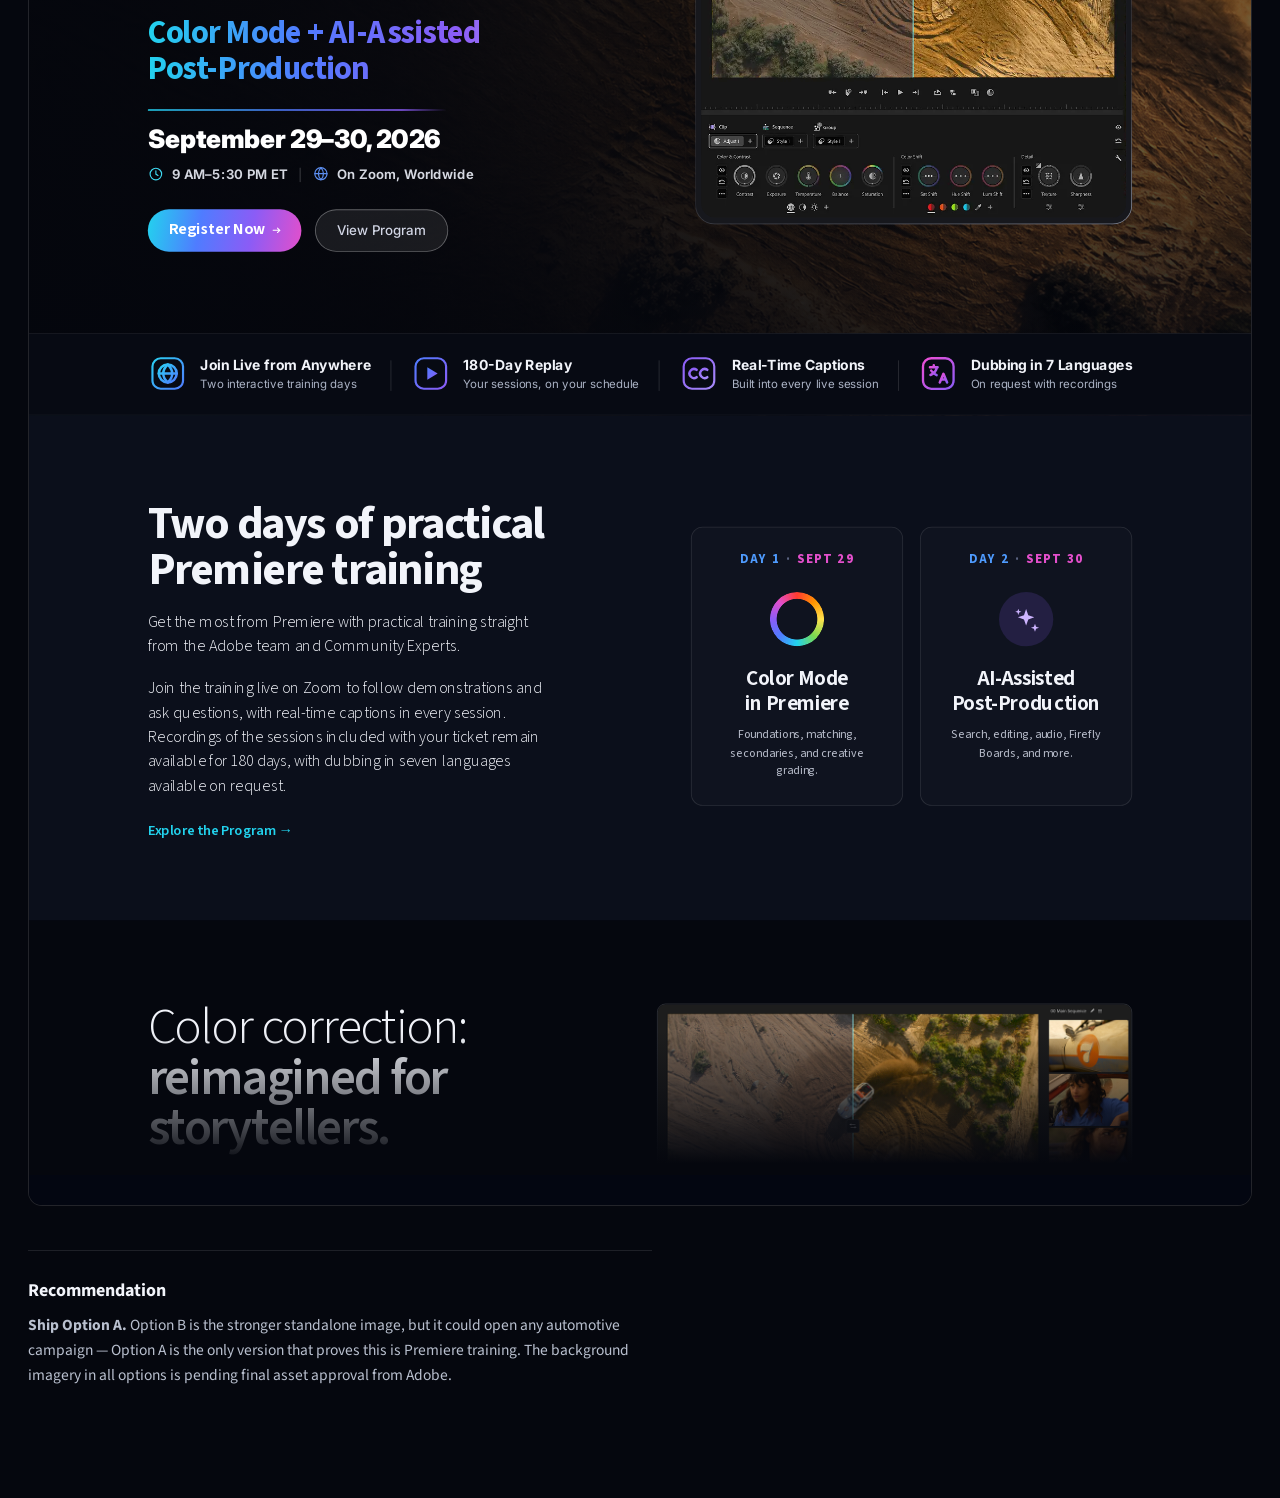
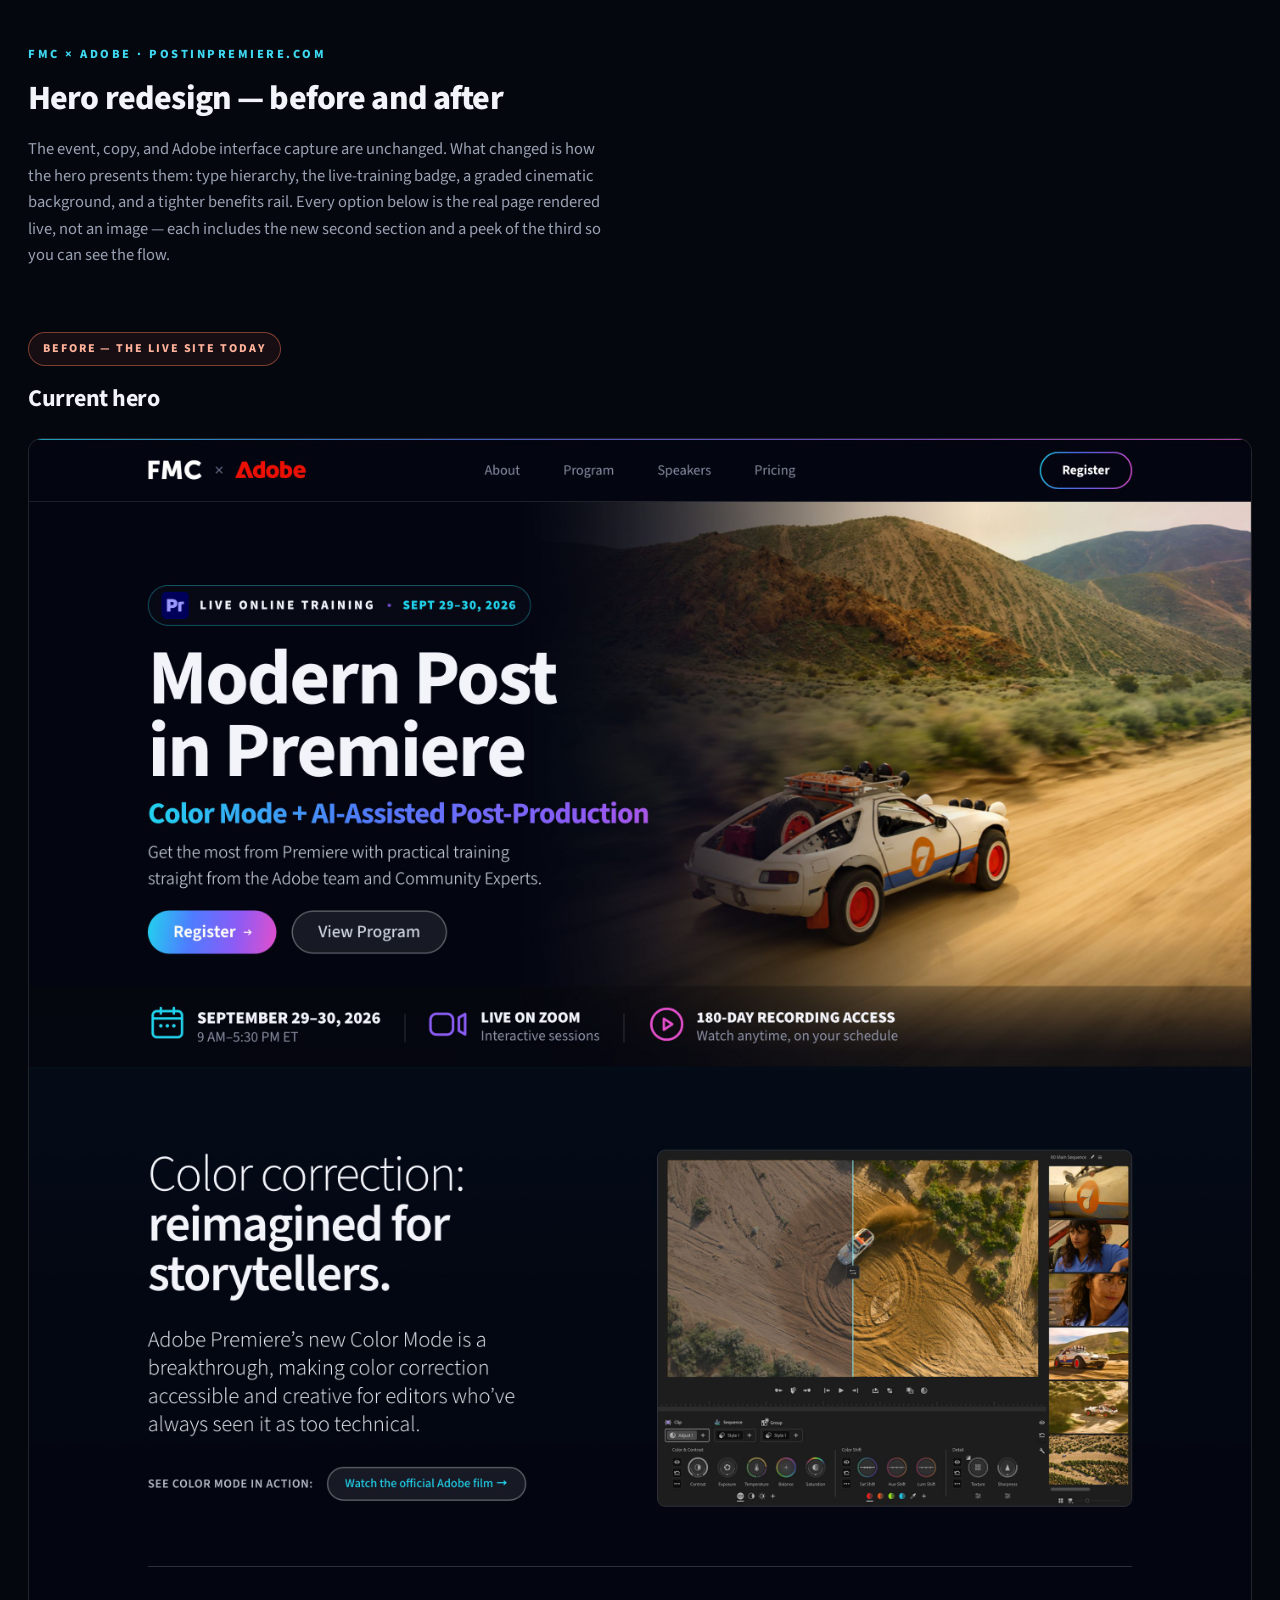
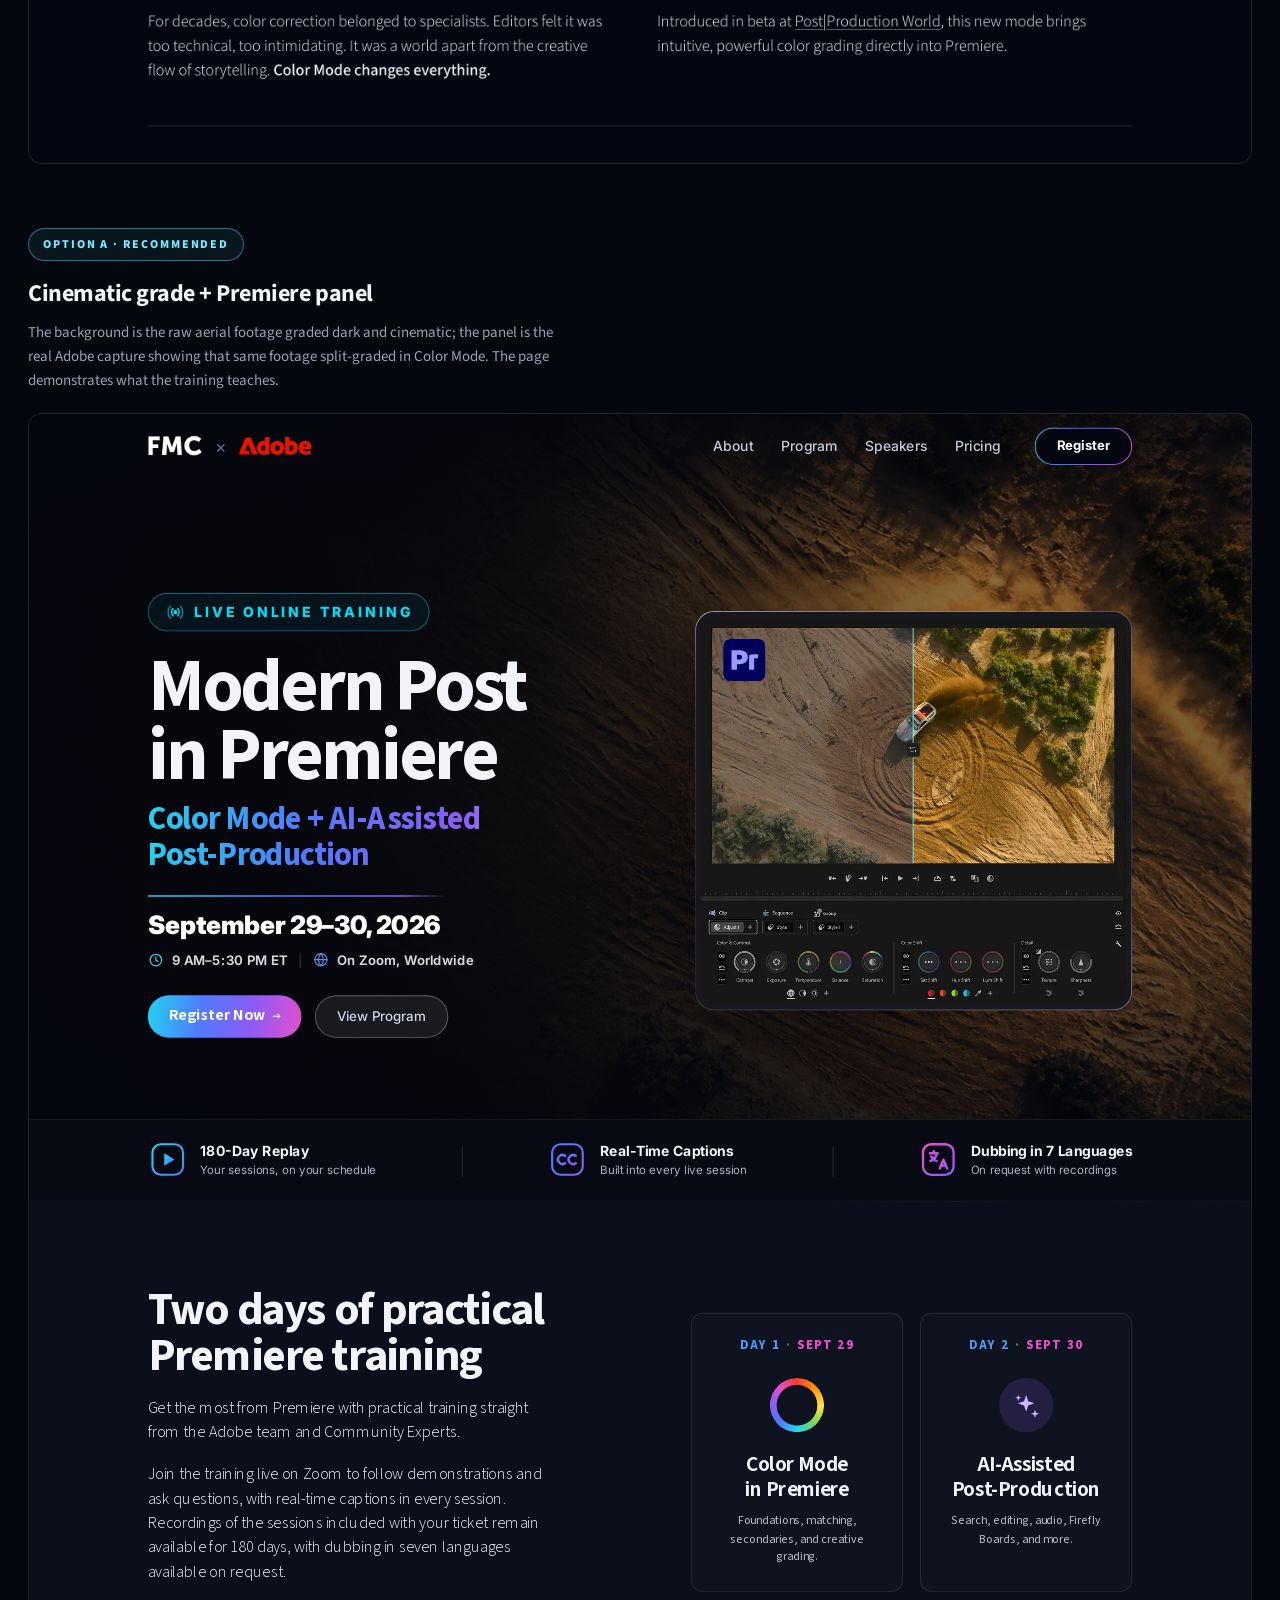
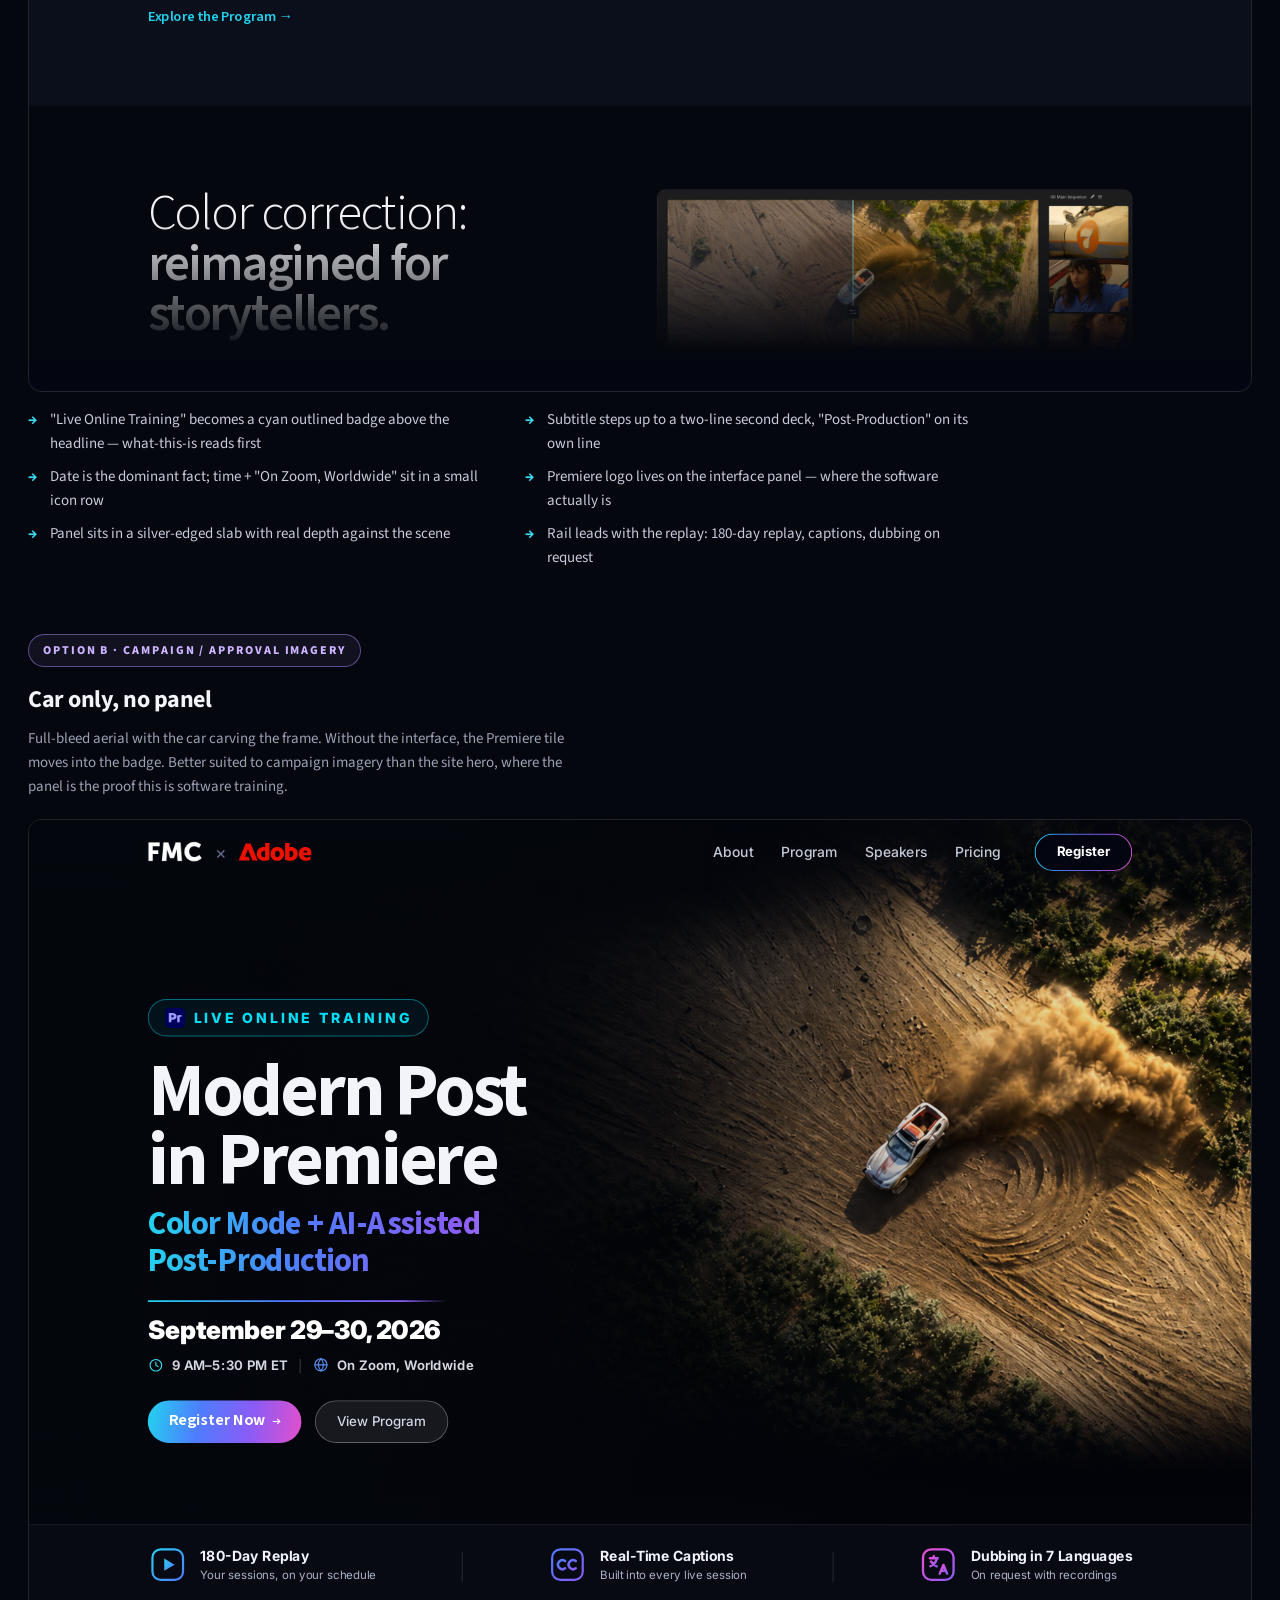
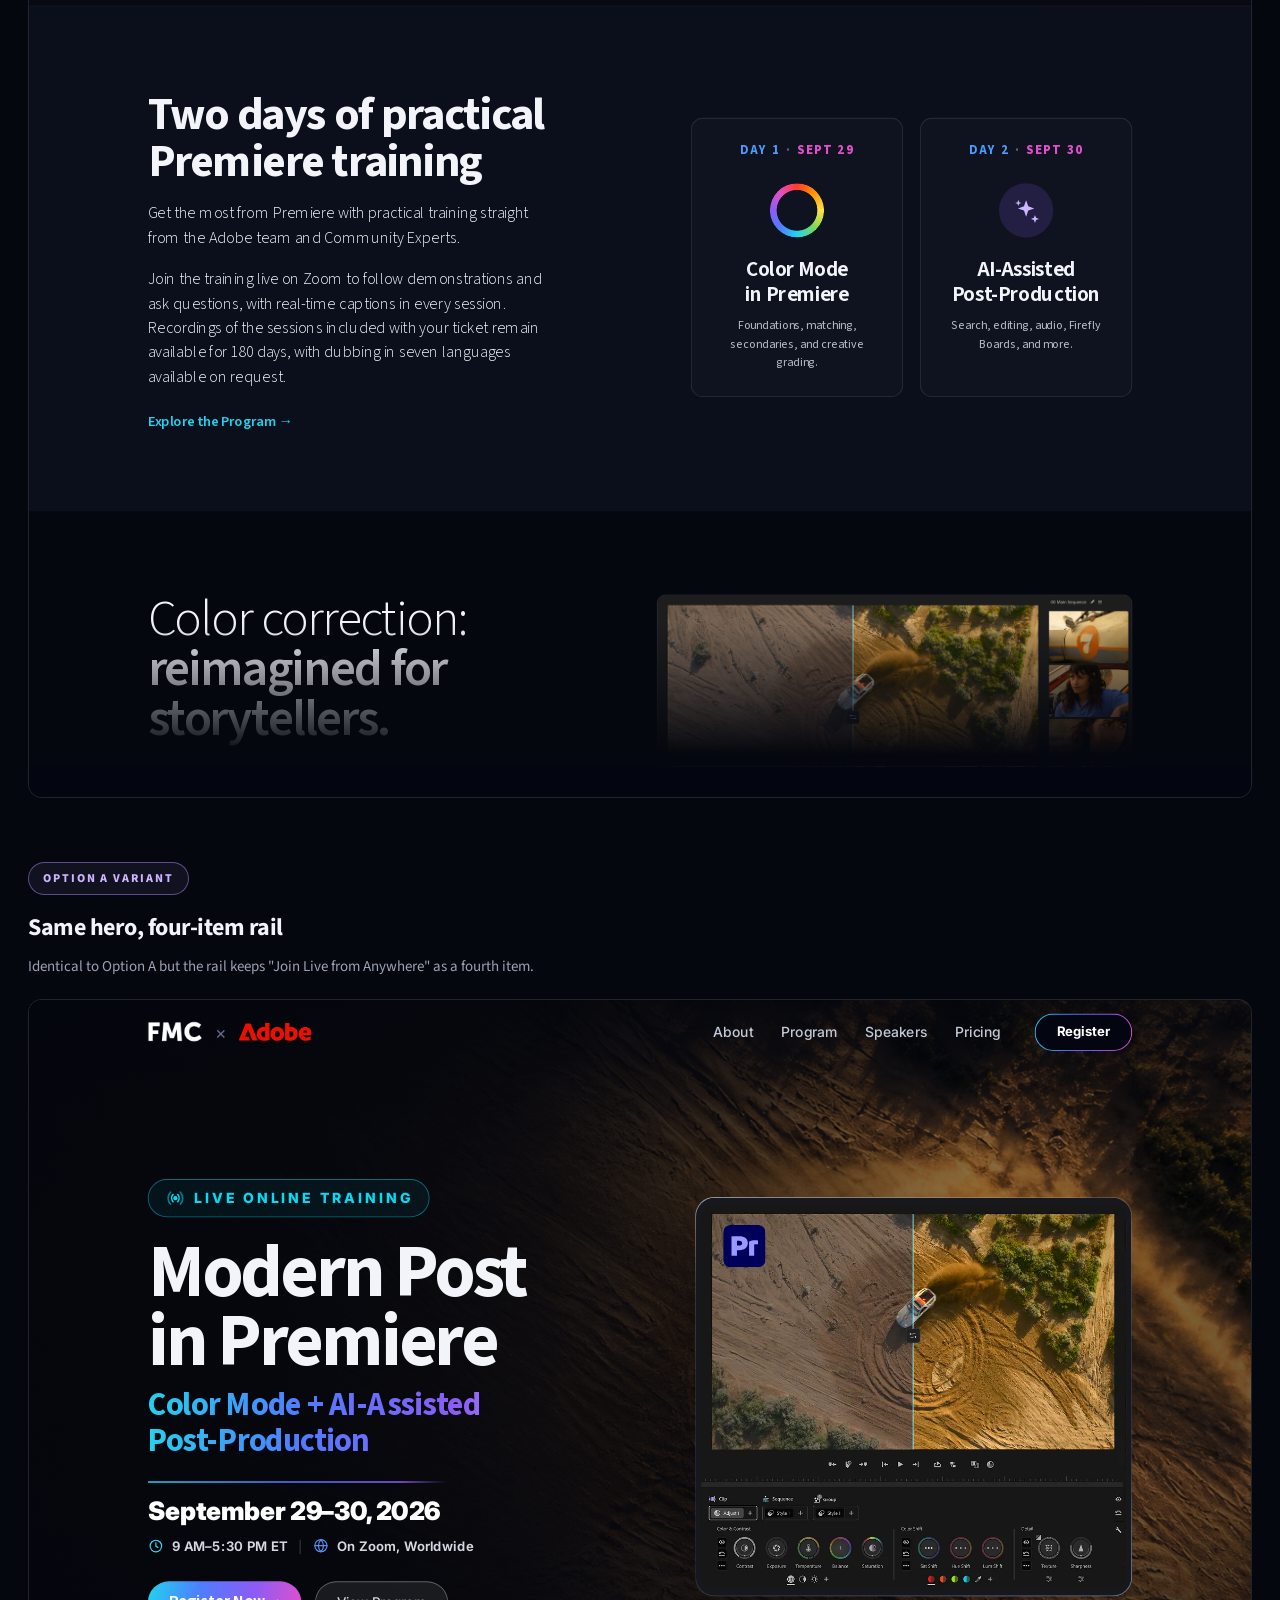
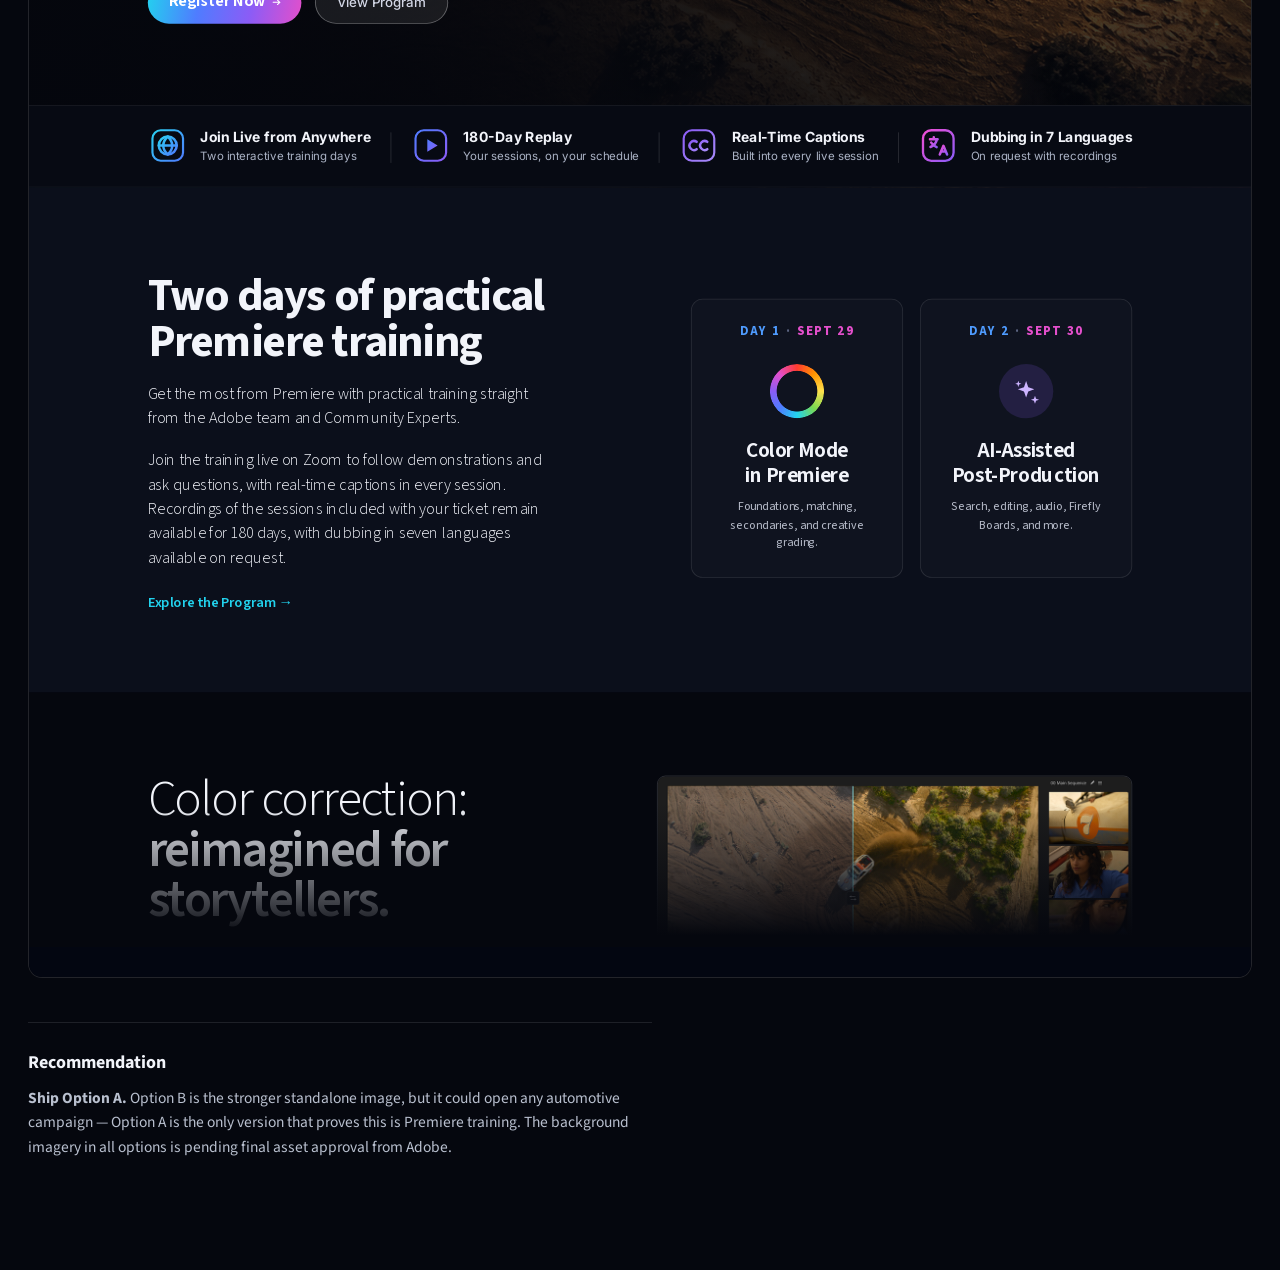
